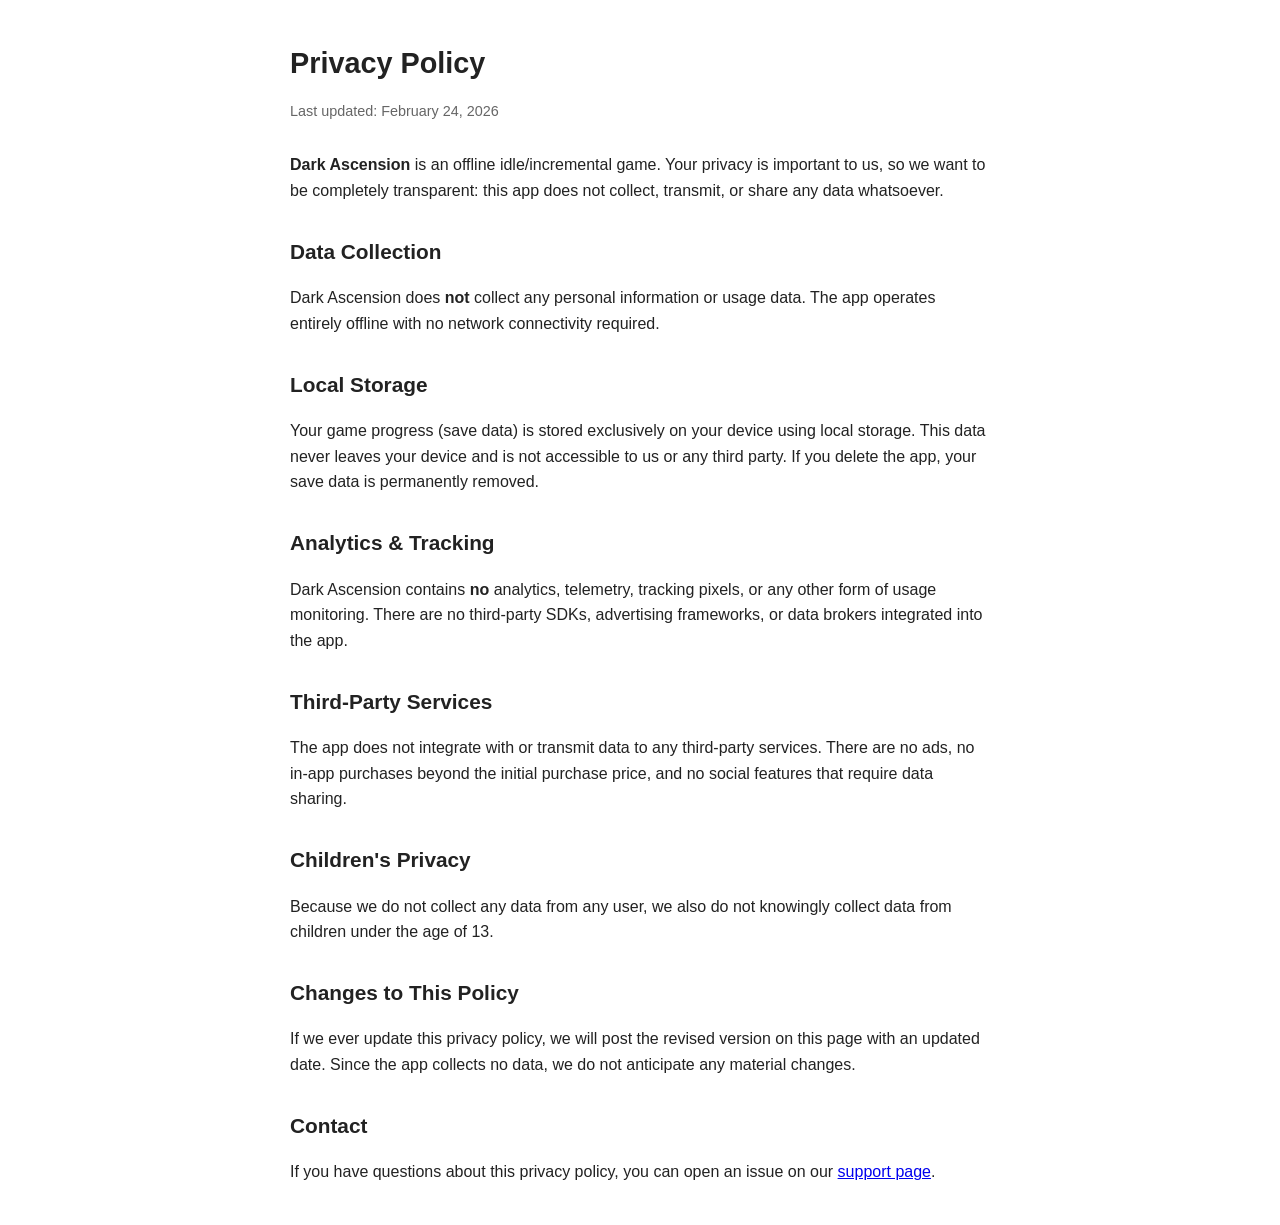
==== index.html @ 7c9b6cff "Add privacy policy page for GitHub Pages" ====
<!DOCTYPE html>
<html lang="en">
<head>
    <meta charset="UTF-8">
    <meta name="viewport" content="width=device-width, initial-scale=1.0">
    <title>Dark Ascension — Privacy Policy</title>
    <style>
        body {
            font-family: -apple-system, BlinkMacSystemFont, "Segoe UI", Roboto, Helvetica, Arial, sans-serif;
            max-width: 700px;
            margin: 40px auto;
            padding: 0 20px;
            color: #222;
            line-height: 1.6;
        }
        h1 { font-size: 1.8em; margin-bottom: 0.2em; }
        h2 { font-size: 1.3em; margin-top: 1.5em; }
        .updated { color: #666; font-size: 0.9em; margin-bottom: 2em; }
    </style>
</head>
<body>
    <h1>Privacy Policy</h1>
    <p class="updated">Last updated: February 24, 2026</p>

    <p><strong>Dark Ascension</strong> is an offline idle/incremental game. Your privacy is important to us, so we want to be completely transparent: this app does not collect, transmit, or share any data whatsoever.</p>

    <h2>Data Collection</h2>
    <p>Dark Ascension does <strong>not</strong> collect any personal information or usage data. The app operates entirely offline with no network connectivity required.</p>

    <h2>Local Storage</h2>
    <p>Your game progress (save data) is stored exclusively on your device using local storage. This data never leaves your device and is not accessible to us or any third party. If you delete the app, your save data is permanently removed.</p>

    <h2>Analytics &amp; Tracking</h2>
    <p>Dark Ascension contains <strong>no</strong> analytics, telemetry, tracking pixels, or any other form of usage monitoring. There are no third-party SDKs, advertising frameworks, or data brokers integrated into the app.</p>

    <h2>Third-Party Services</h2>
    <p>The app does not integrate with or transmit data to any third-party services. There are no ads, no in-app purchases beyond the initial purchase price, and no social features that require data sharing.</p>

    <h2>Children's Privacy</h2>
    <p>Because we do not collect any data from any user, we also do not knowingly collect data from children under the age of 13.</p>

    <h2>Changes to This Policy</h2>
    <p>If we ever update this privacy policy, we will post the revised version on this page with an updated date. Since the app collects no data, we do not anticipate any material changes.</p>

    <h2>Contact</h2>
    <p>If you have questions about this privacy policy, you can open an issue on our <a href="https://github.com/mikejamescalvert/Dark-Ascension-Support/issues">support page</a>.</p>
</body>
</html>
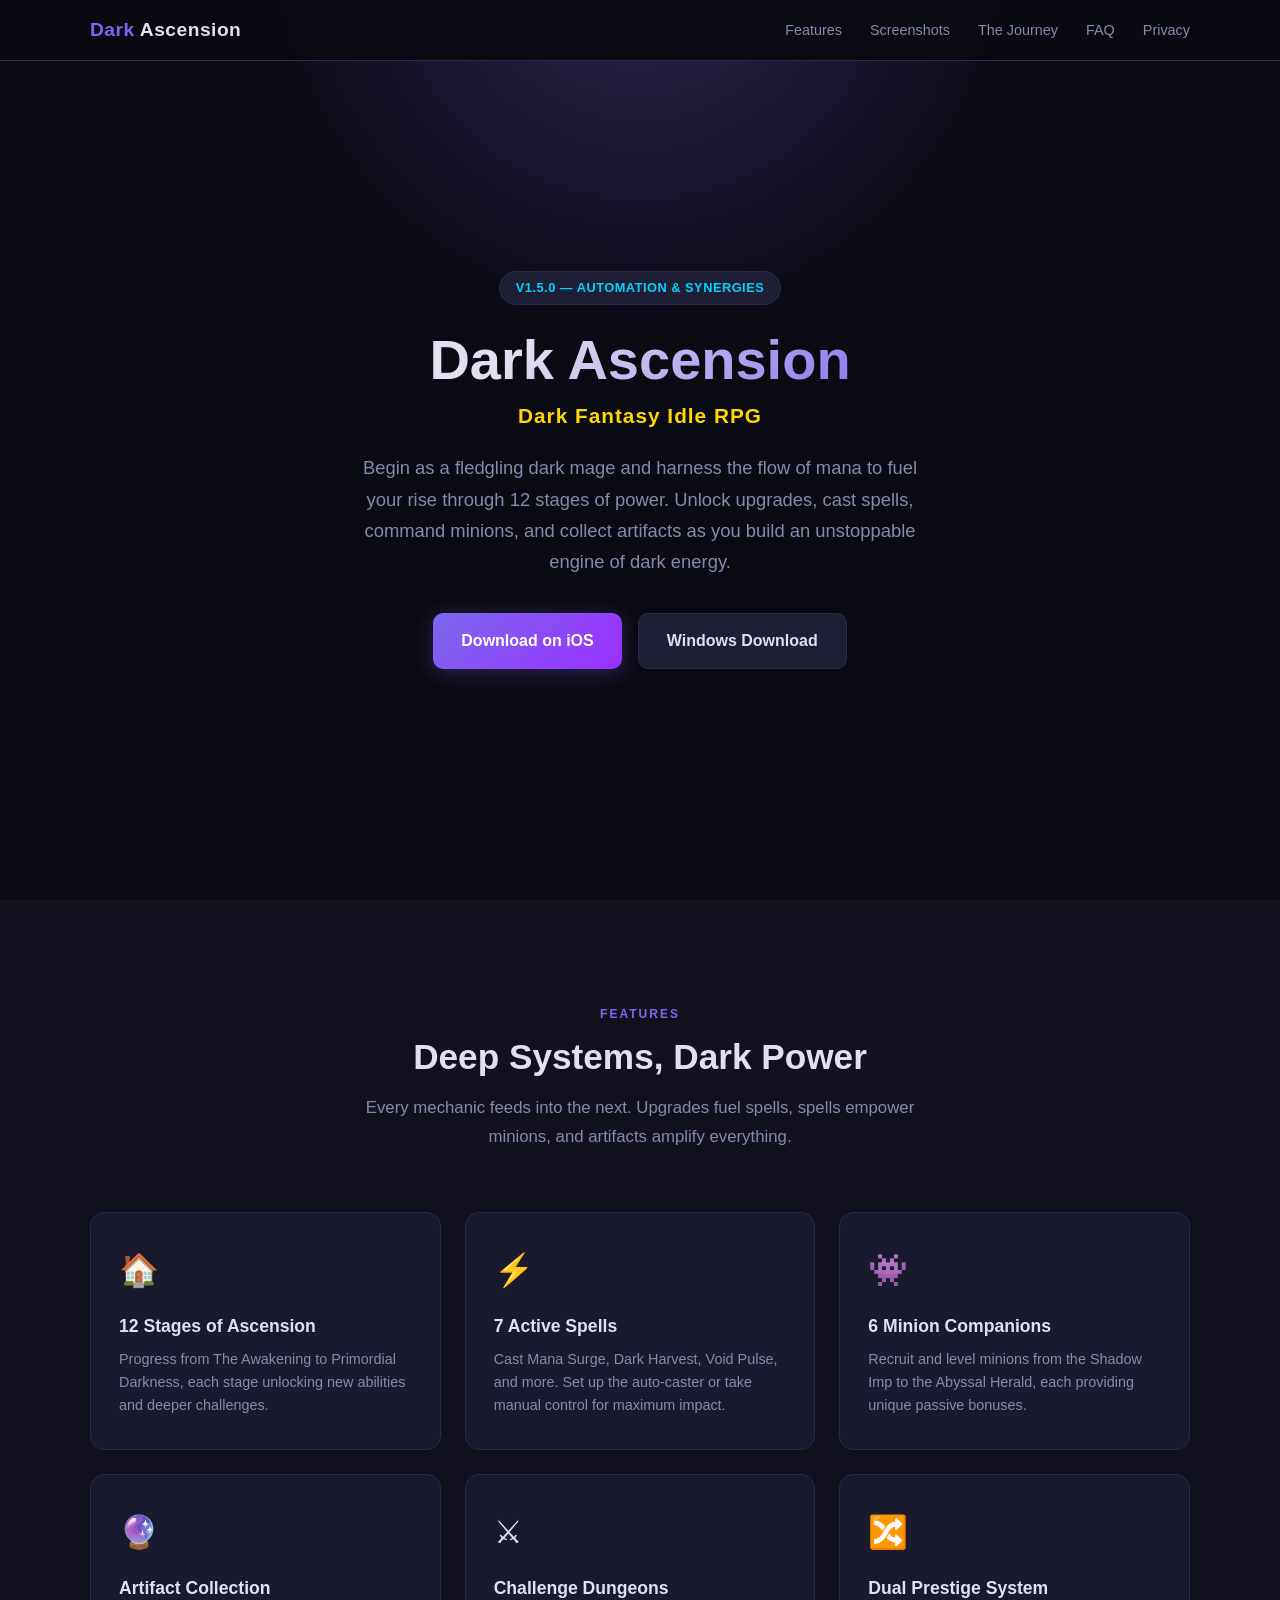
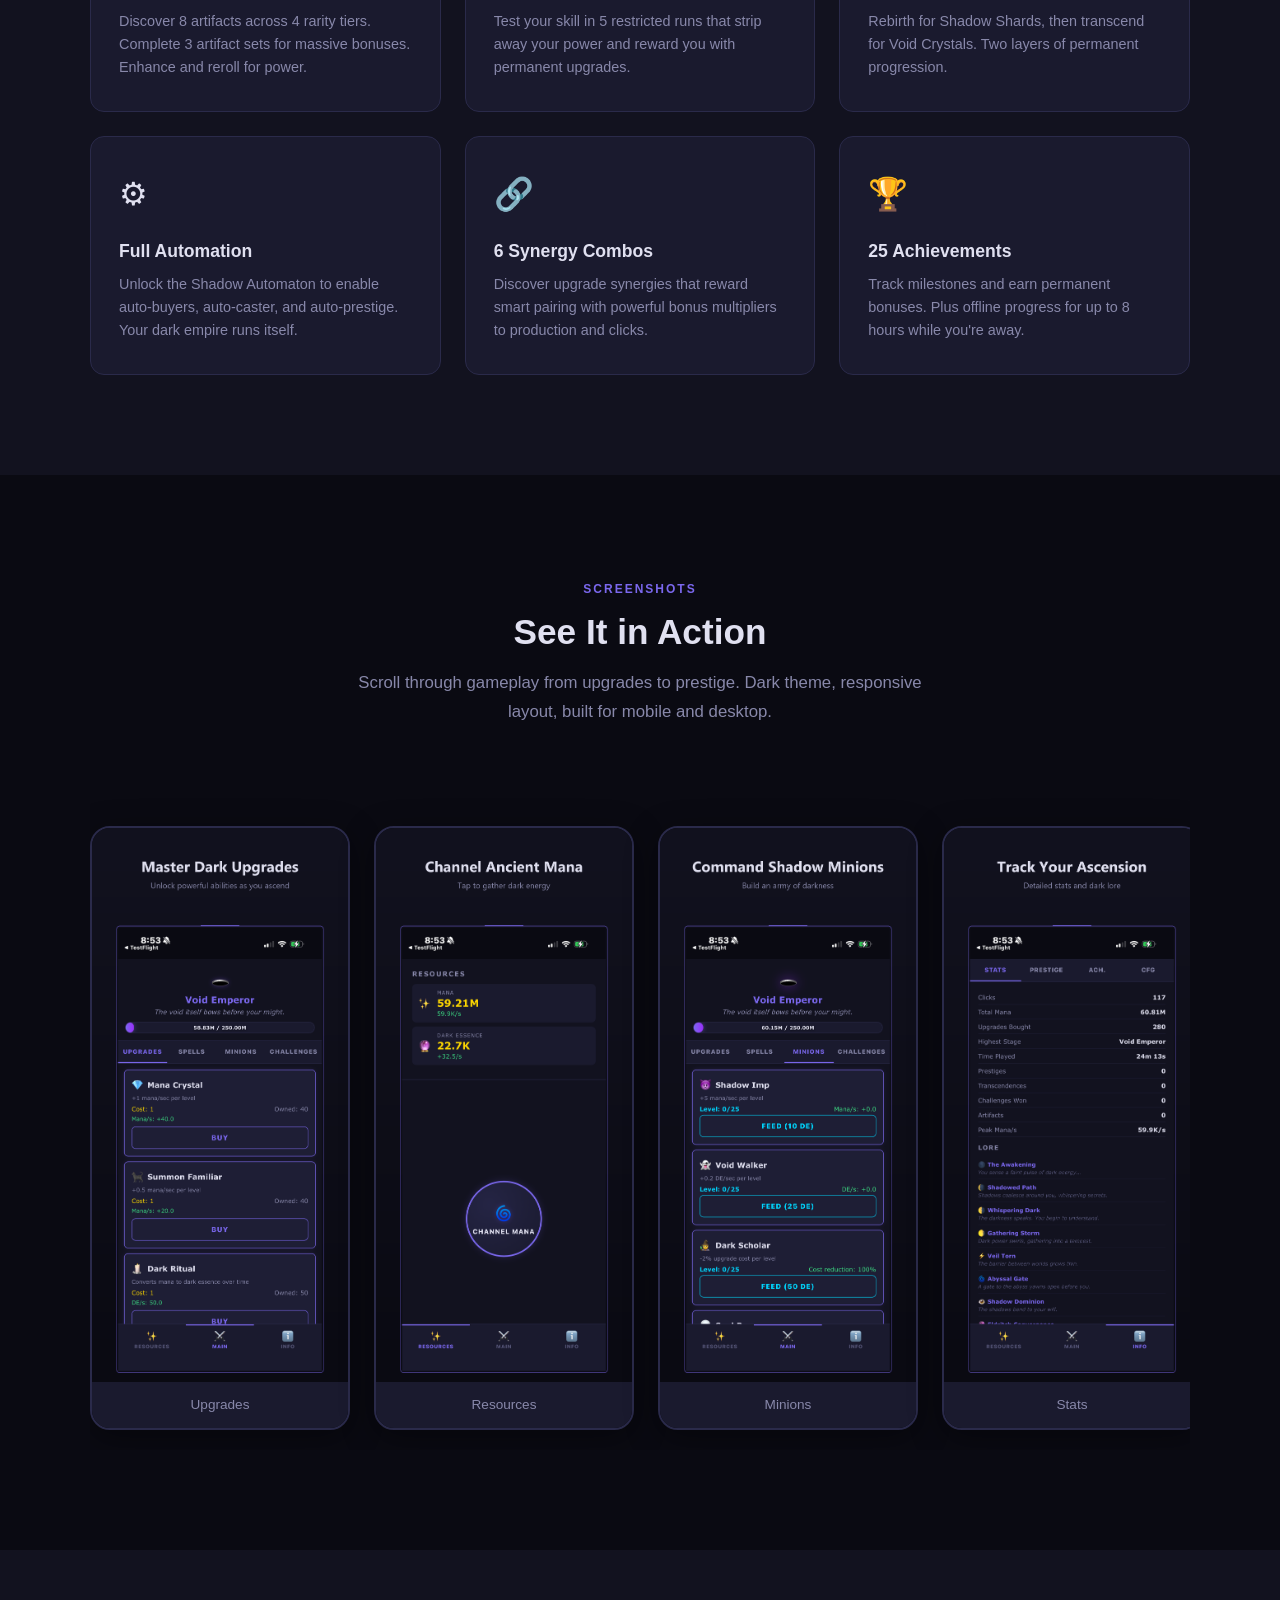
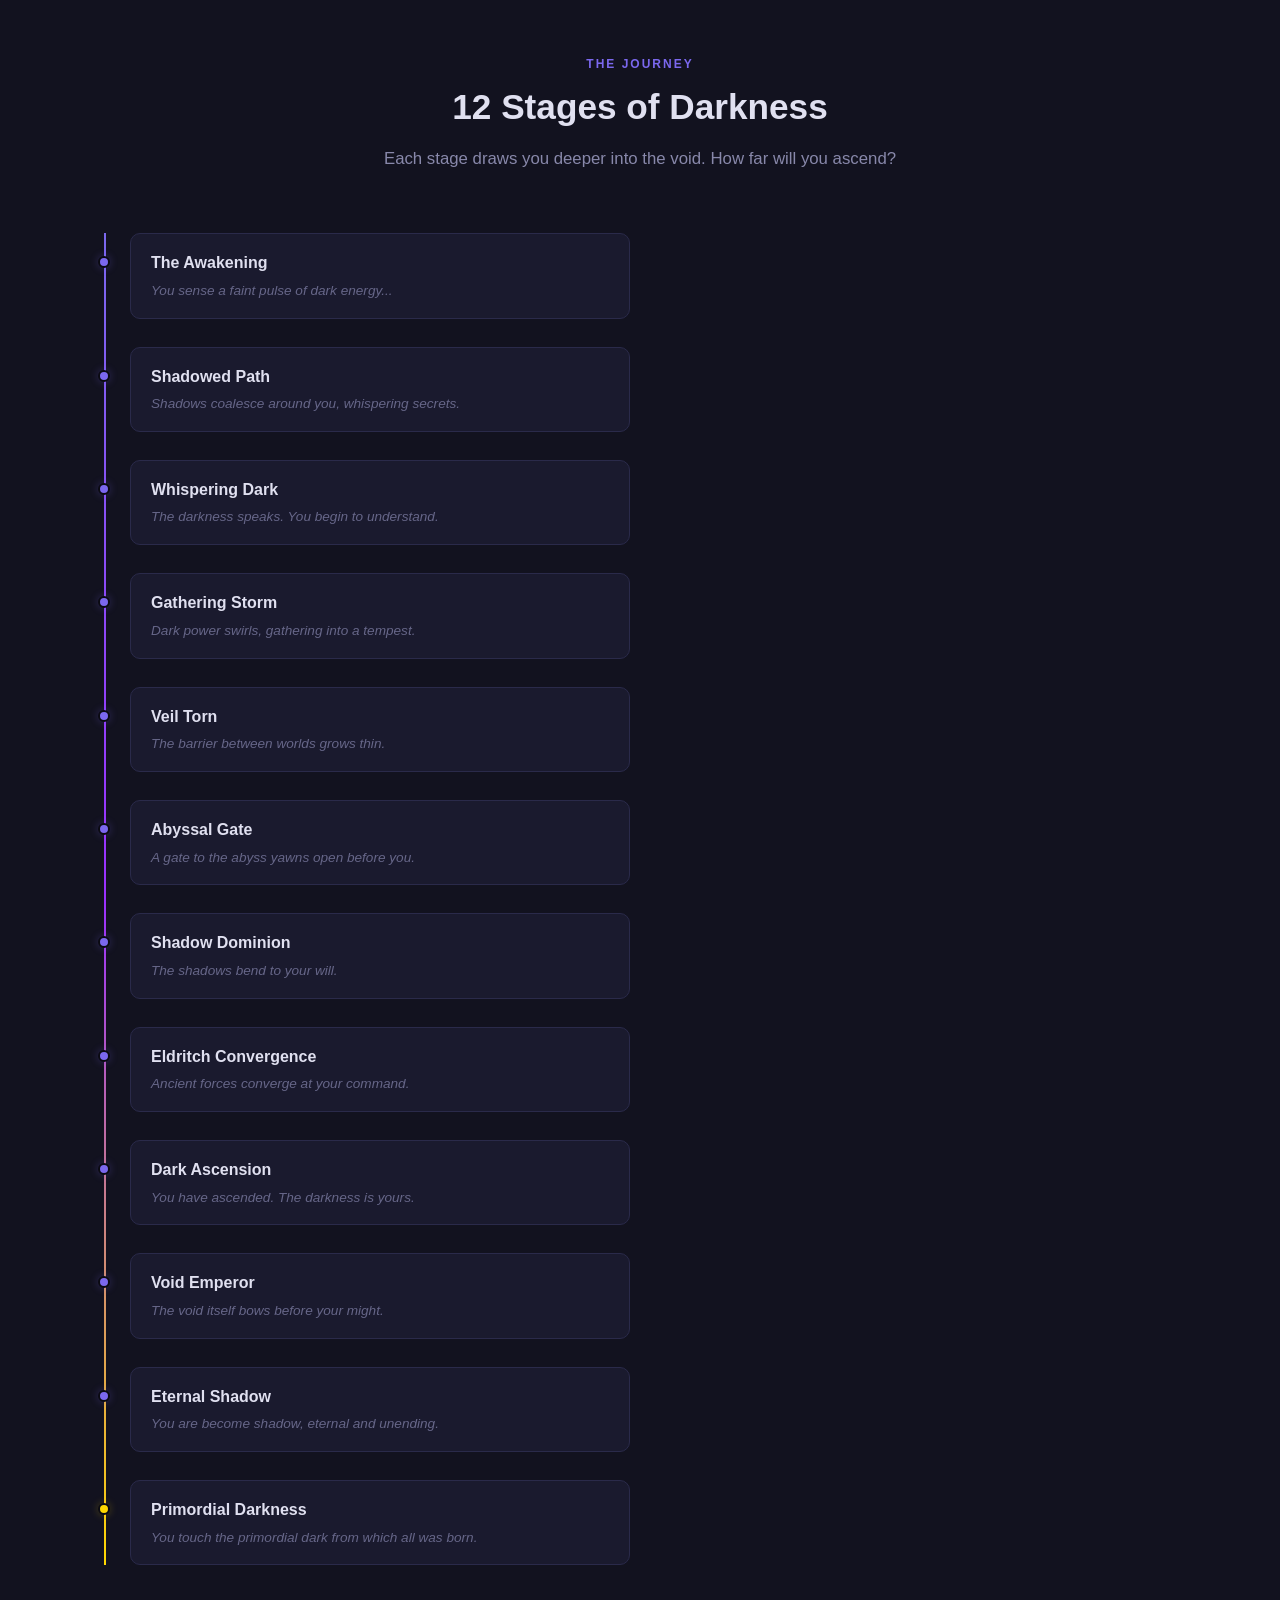
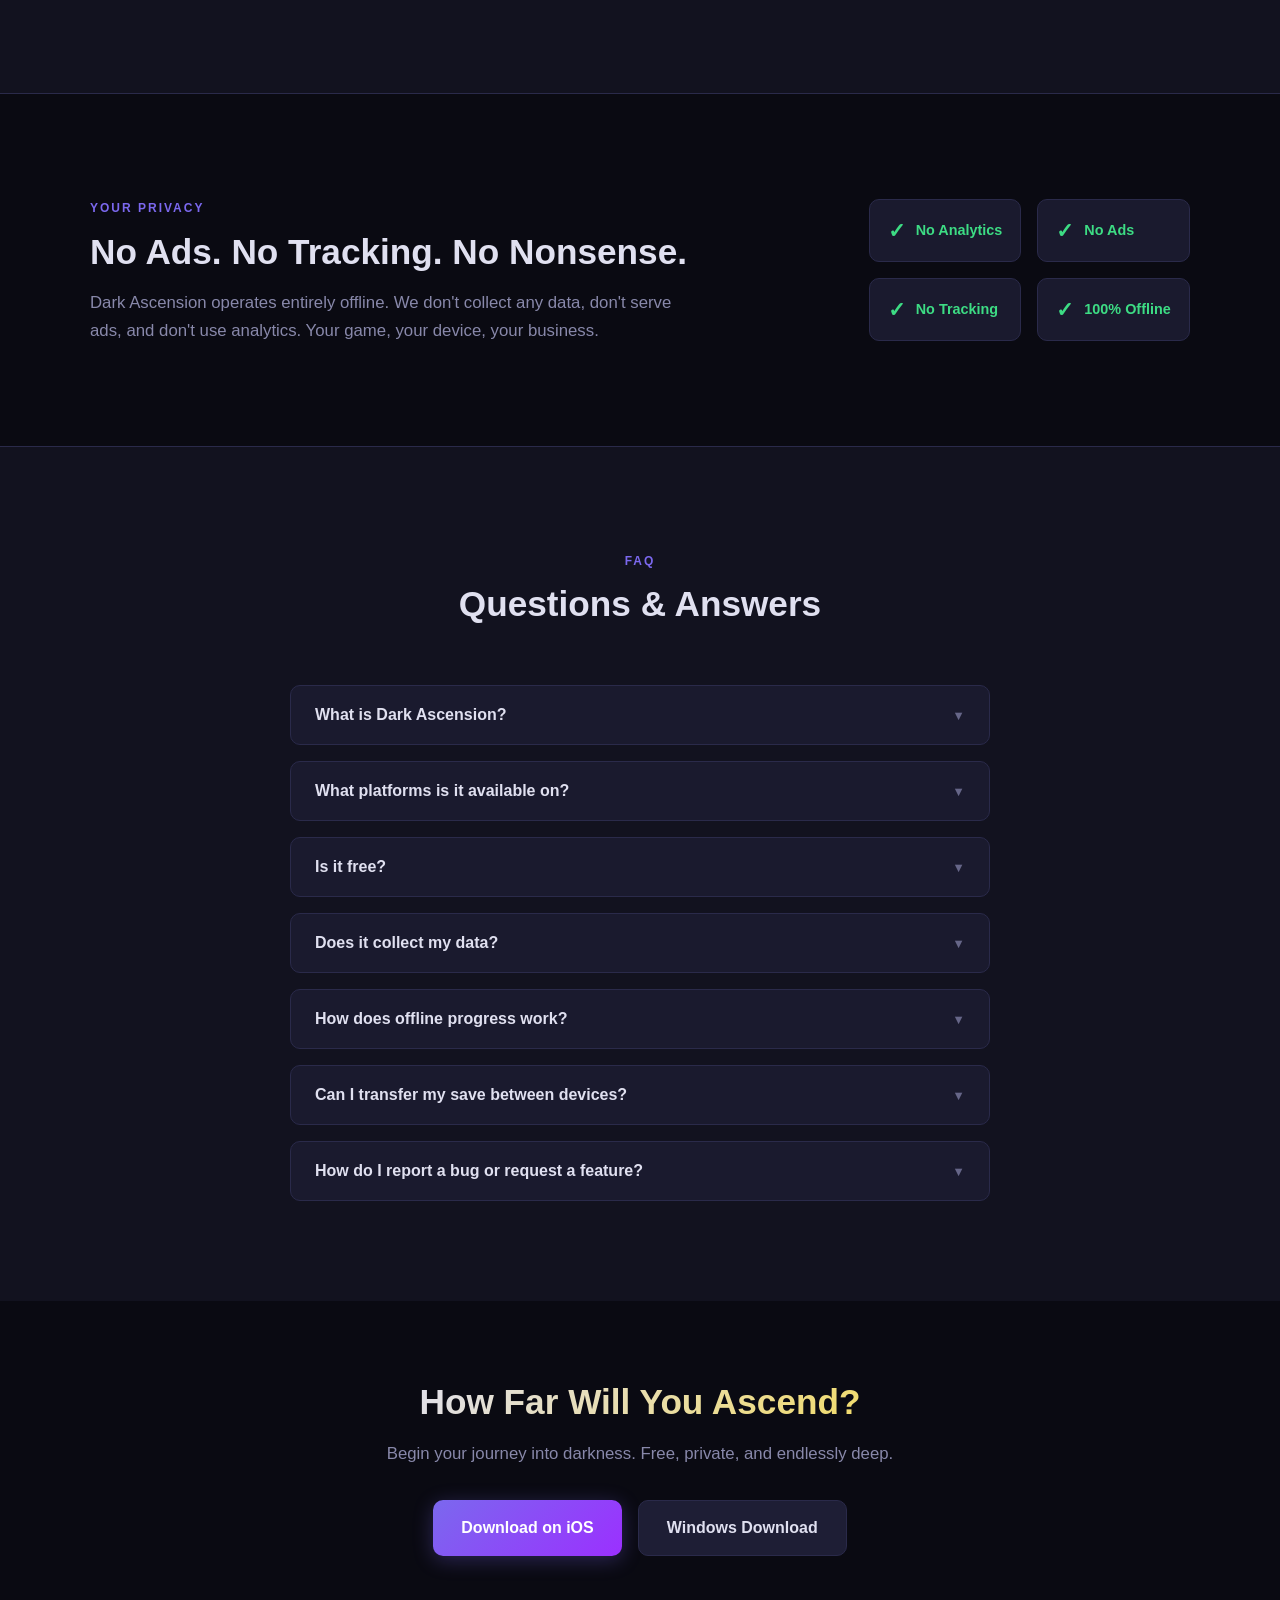
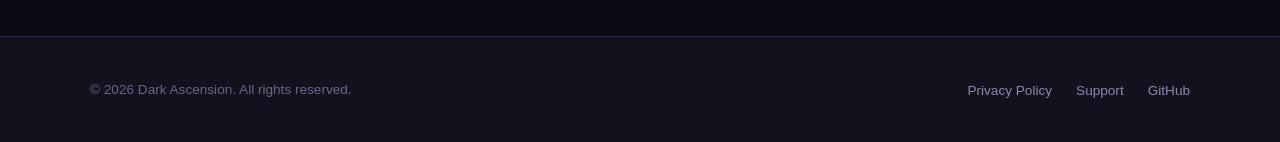
==== commit 11c11627: "Add full website for darkascension.app - Landing page with hero, features grid, screenshot gallery, " ====
--- a/index.html
+++ b/index.html
@@ -3,46 +3,334 @@
 <head>
     <meta charset="UTF-8">
     <meta name="viewport" content="width=device-width, initial-scale=1.0">
-    <title>Dark Ascension — Privacy Policy</title>
-    <style>
-        body {
-            font-family: -apple-system, BlinkMacSystemFont, "Segoe UI", Roboto, Helvetica, Arial, sans-serif;
-            max-width: 700px;
-            margin: 40px auto;
-            padding: 0 20px;
-            color: #222;
-            line-height: 1.6;
-        }
-        h1 { font-size: 1.8em; margin-bottom: 0.2em; }
-        h2 { font-size: 1.3em; margin-top: 1.5em; }
-        .updated { color: #666; font-size: 0.9em; margin-bottom: 2em; }
-    </style>
+    <title>Dark Ascension — Dark Fantasy Idle RPG</title>
+    <meta name="description" content="Embrace the darkness and ascend to ultimate power. An idle/incremental RPG set in a world of shadow and sorcery. No ads, no data collection.">
+    <meta name="theme-color" content="#0a0a12">
+    <meta property="og:title" content="Dark Ascension — Dark Fantasy Idle RPG">
+    <meta property="og:description" content="Embrace the darkness and ascend to ultimate power. An idle RPG with spells, minions, artifacts, and dual prestige. No ads, no tracking.">
+    <meta property="og:type" content="website">
+    <meta property="og:url" content="https://darkascension.app">
+    <meta property="og:image" content="https://darkascension.app/screenshots/01-main-game.png">
+    <link rel="stylesheet" href="css/style.css">
 </head>
 <body>
-    <h1>Privacy Policy</h1>
-    <p class="updated">Last updated: February 24, 2026</p>
-
-    <p><strong>Dark Ascension</strong> is an offline idle/incremental game. Your privacy is important to us, so we want to be completely transparent: this app does not collect, transmit, or share any data whatsoever.</p>
-
-    <h2>Data Collection</h2>
-    <p>Dark Ascension does <strong>not</strong> collect any personal information or usage data. The app operates entirely offline with no network connectivity required.</p>
-
-    <h2>Local Storage</h2>
-    <p>Your game progress (save data) is stored exclusively on your device using local storage. This data never leaves your device and is not accessible to us or any third party. If you delete the app, your save data is permanently removed.</p>
-
-    <h2>Analytics &amp; Tracking</h2>
-    <p>Dark Ascension contains <strong>no</strong> analytics, telemetry, tracking pixels, or any other form of usage monitoring. There are no third-party SDKs, advertising frameworks, or data brokers integrated into the app.</p>
-
-    <h2>Third-Party Services</h2>
-    <p>The app does not integrate with or transmit data to any third-party services. There are no ads, no in-app purchases beyond the initial purchase price, and no social features that require data sharing.</p>
-
-    <h2>Children's Privacy</h2>
-    <p>Because we do not collect any data from any user, we also do not knowingly collect data from children under the age of 13.</p>
-
-    <h2>Changes to This Policy</h2>
-    <p>If we ever update this privacy policy, we will post the revised version on this page with an updated date. Since the app collects no data, we do not anticipate any material changes.</p>
-
-    <h2>Contact</h2>
-    <p>If you have questions about this privacy policy, you can open an issue on our <a href="https://github.com/mikejamescalvert/Dark-Ascension-Support/issues">support page</a>.</p>
+
+<!-- ===== NAV ===== -->
+<nav class="site-nav">
+    <div class="nav-inner">
+        <a href="#" class="nav-logo"><span>Dark</span> Ascension</a>
+        <ul class="nav-links" id="navLinks">
+            <li><a href="#features">Features</a></li>
+            <li><a href="#screenshots">Screenshots</a></li>
+            <li><a href="#journey">The Journey</a></li>
+            <li><a href="#faq">FAQ</a></li>
+            <li><a href="privacy.html">Privacy</a></li>
+        </ul>
+        <button class="nav-toggle" id="navToggle" aria-label="Toggle navigation">&#9776;</button>
+    </div>
+</nav>
+
+<!-- ===== HERO ===== -->
+<section class="hero" id="hero">
+    <div class="hero-content">
+        <div class="hero-badge">v1.5.0 &mdash; Automation &amp; Synergies</div>
+        <h1>Dark Ascension</h1>
+        <p class="hero-subtitle">Dark Fantasy Idle RPG</p>
+        <p class="hero-desc">Begin as a fledgling dark mage and harness the flow of mana to fuel your rise through 12 stages of power. Unlock upgrades, cast spells, command minions, and collect artifacts as you build an unstoppable engine of dark energy.</p>
+        <div class="hero-buttons">
+            <a href="https://apps.apple.com/app/dark-ascension/id6744253580" class="btn btn-primary" target="_blank" rel="noopener">
+                Download on iOS
+            </a>
+            <a href="https://github.com/mikejamescalvert/Dark-Ascension-Support/releases" class="btn btn-secondary" target="_blank" rel="noopener">
+                Windows Download
+            </a>
+        </div>
+    </div>
+</section>
+
+<!-- ===== FEATURES ===== -->
+<section class="features" id="features">
+    <div class="section-inner">
+        <div class="section-header-center">
+            <span class="section-label">Features</span>
+            <h2 class="section-title">Deep Systems, Dark Power</h2>
+            <p class="section-desc centered">Every mechanic feeds into the next. Upgrades fuel spells, spells empower minions, and artifacts amplify everything.</p>
+        </div>
+        <div class="features-grid">
+            <div class="feature-card">
+                <span class="feature-icon">&#127968;</span>
+                <h3>12 Stages of Ascension</h3>
+                <p>Progress from The Awakening to Primordial Darkness, each stage unlocking new abilities and deeper challenges.</p>
+            </div>
+            <div class="feature-card">
+                <span class="feature-icon">&#9889;</span>
+                <h3>7 Active Spells</h3>
+                <p>Cast Mana Surge, Dark Harvest, Void Pulse, and more. Set up the auto-caster or take manual control for maximum impact.</p>
+            </div>
+            <div class="feature-card">
+                <span class="feature-icon">&#128126;</span>
+                <h3>6 Minion Companions</h3>
+                <p>Recruit and level minions from the Shadow Imp to the Abyssal Herald, each providing unique passive bonuses.</p>
+            </div>
+            <div class="feature-card">
+                <span class="feature-icon">&#128302;</span>
+                <h3>Artifact Collection</h3>
+                <p>Discover 8 artifacts across 4 rarity tiers. Complete 3 artifact sets for massive bonuses. Enhance and reroll for power.</p>
+            </div>
+            <div class="feature-card">
+                <span class="feature-icon">&#9876;</span>
+                <h3>Challenge Dungeons</h3>
+                <p>Test your skill in 5 restricted runs that strip away your power and reward you with permanent upgrades.</p>
+            </div>
+            <div class="feature-card">
+                <span class="feature-icon">&#128256;</span>
+                <h3>Dual Prestige System</h3>
+                <p>Rebirth for Shadow Shards, then transcend for Void Crystals. Two layers of permanent progression.</p>
+            </div>
+            <div class="feature-card">
+                <span class="feature-icon">&#9881;</span>
+                <h3>Full Automation</h3>
+                <p>Unlock the Shadow Automaton to enable auto-buyers, auto-caster, and auto-prestige. Your dark empire runs itself.</p>
+            </div>
+            <div class="feature-card">
+                <span class="feature-icon">&#128279;</span>
+                <h3>6 Synergy Combos</h3>
+                <p>Discover upgrade synergies that reward smart pairing with powerful bonus multipliers to production and clicks.</p>
+            </div>
+            <div class="feature-card">
+                <span class="feature-icon">&#127942;</span>
+                <h3>25 Achievements</h3>
+                <p>Track milestones and earn permanent bonuses. Plus offline progress for up to 8 hours while you're away.</p>
+            </div>
+        </div>
+    </div>
+</section>
+
+<!-- ===== SCREENSHOTS ===== -->
+<section class="screenshots" id="screenshots">
+    <div class="section-inner">
+        <div class="section-header-center">
+            <span class="section-label">Screenshots</span>
+            <h2 class="section-title">See It in Action</h2>
+            <p class="section-desc centered">Scroll through gameplay from upgrades to prestige. Dark theme, responsive layout, built for mobile and desktop.</p>
+        </div>
+        <div class="screenshot-gallery">
+            <div class="screenshot-item">
+                <img src="teasers/01-upgrades_6.5in.png" alt="Upgrades screen showing mana generators and multipliers" loading="lazy">
+                <div class="screenshot-label">Upgrades</div>
+            </div>
+            <div class="screenshot-item">
+                <img src="teasers/02-resources_6.5in.png" alt="Resource display with mana and dark essence" loading="lazy">
+                <div class="screenshot-label">Resources</div>
+            </div>
+            <div class="screenshot-item">
+                <img src="teasers/03-minions_6.5in.png" alt="Minion companions panel" loading="lazy">
+                <div class="screenshot-label">Minions</div>
+            </div>
+            <div class="screenshot-item">
+                <img src="teasers/04-stats_6.5in.png" alt="Stats and trophies dashboard" loading="lazy">
+                <div class="screenshot-label">Stats</div>
+            </div>
+            <div class="screenshot-item">
+                <img src="teasers/05-prestige_6.5in.png" alt="Prestige and rebirth system" loading="lazy">
+                <div class="screenshot-label">Prestige</div>
+            </div>
+            <div class="screenshot-item">
+                <img src="teasers/06-achievements_6.5in.png" alt="Achievements and milestones" loading="lazy">
+                <div class="screenshot-label">Achievements</div>
+            </div>
+        </div>
+    </div>
+</section>
+
+<!-- ===== JOURNEY ===== -->
+<section class="journey" id="journey">
+    <div class="section-inner">
+        <div class="section-header-center">
+            <span class="section-label">The Journey</span>
+            <h2 class="section-title">12 Stages of Darkness</h2>
+            <p class="section-desc centered">Each stage draws you deeper into the void. How far will you ascend?</p>
+        </div>
+        <div class="stages-track">
+            <div class="stage-item">
+                <div class="stage-name">The Awakening</div>
+                <div class="stage-desc">You sense a faint pulse of dark energy...</div>
+            </div>
+            <div class="stage-item">
+                <div class="stage-name">Shadowed Path</div>
+                <div class="stage-desc">Shadows coalesce around you, whispering secrets.</div>
+            </div>
+            <div class="stage-item">
+                <div class="stage-name">Whispering Dark</div>
+                <div class="stage-desc">The darkness speaks. You begin to understand.</div>
+            </div>
+            <div class="stage-item">
+                <div class="stage-name">Gathering Storm</div>
+                <div class="stage-desc">Dark power swirls, gathering into a tempest.</div>
+            </div>
+            <div class="stage-item">
+                <div class="stage-name">Veil Torn</div>
+                <div class="stage-desc">The barrier between worlds grows thin.</div>
+            </div>
+            <div class="stage-item">
+                <div class="stage-name">Abyssal Gate</div>
+                <div class="stage-desc">A gate to the abyss yawns open before you.</div>
+            </div>
+            <div class="stage-item">
+                <div class="stage-name">Shadow Dominion</div>
+                <div class="stage-desc">The shadows bend to your will.</div>
+            </div>
+            <div class="stage-item">
+                <div class="stage-name">Eldritch Convergence</div>
+                <div class="stage-desc">Ancient forces converge at your command.</div>
+            </div>
+            <div class="stage-item">
+                <div class="stage-name">Dark Ascension</div>
+                <div class="stage-desc">You have ascended. The darkness is yours.</div>
+            </div>
+            <div class="stage-item">
+                <div class="stage-name">Void Emperor</div>
+                <div class="stage-desc">The void itself bows before your might.</div>
+            </div>
+            <div class="stage-item">
+                <div class="stage-name">Eternal Shadow</div>
+                <div class="stage-desc">You are become shadow, eternal and unending.</div>
+            </div>
+            <div class="stage-item">
+                <div class="stage-name">Primordial Darkness</div>
+                <div class="stage-desc">You touch the primordial dark from which all was born.</div>
+            </div>
+        </div>
+    </div>
+</section>
+
+<!-- ===== PRIVACY BANNER ===== -->
+<section class="privacy-banner" id="privacy">
+    <div class="section-inner">
+        <div class="privacy-inner">
+            <div class="privacy-text">
+                <span class="section-label">Your Privacy</span>
+                <h2 class="section-title">No Ads. No Tracking. No Nonsense.</h2>
+                <p class="section-desc">Dark Ascension operates entirely offline. We don't collect any data, don't serve ads, and don't use analytics. Your game, your device, your business.</p>
+            </div>
+            <div class="privacy-highlights">
+                <div class="privacy-badge"><span class="icon">&#10003;</span> No Analytics</div>
+                <div class="privacy-badge"><span class="icon">&#10003;</span> No Ads</div>
+                <div class="privacy-badge"><span class="icon">&#10003;</span> No Tracking</div>
+                <div class="privacy-badge"><span class="icon">&#10003;</span> 100% Offline</div>
+            </div>
+        </div>
+    </div>
+</section>
+
+<!-- ===== FAQ ===== -->
+<section class="faq" id="faq">
+    <div class="section-inner">
+        <div class="section-header-center">
+            <span class="section-label">FAQ</span>
+            <h2 class="section-title">Questions &amp; Answers</h2>
+        </div>
+        <div class="faq-list">
+            <div class="faq-item">
+                <button class="faq-question">What is Dark Ascension? <span class="arrow">&#9660;</span></button>
+                <div class="faq-answer"><div class="faq-answer-inner">Dark Ascension is an idle/incremental RPG set in a dark fantasy world. You play as a mage harnessing mana to ascend through 12 stages of power. It features upgrades, spells, minions, artifacts, prestige systems, challenges, automation, and more &mdash; all with no ads and no data collection.</div></div>
+            </div>
+            <div class="faq-item">
+                <button class="faq-question">What platforms is it available on? <span class="arrow">&#9660;</span></button>
+                <div class="faq-answer"><div class="faq-answer-inner">Dark Ascension is available on iOS (iPhone and iPad) via the App Store and on Windows as a downloadable installer (.exe). Steam support is coming soon.</div></div>
+            </div>
+            <div class="faq-item">
+                <button class="faq-question">Is it free? <span class="arrow">&#9660;</span></button>
+                <div class="faq-answer"><div class="faq-answer-inner">Dark Ascension is free on iOS with no paywalls, no premium currencies, and no ads. The Windows version is a free download. The full game is playable without spending anything.</div></div>
+            </div>
+            <div class="faq-item">
+                <button class="faq-question">Does it collect my data? <span class="arrow">&#9660;</span></button>
+                <div class="faq-answer"><div class="faq-answer-inner">No. The app operates entirely offline with zero network requests. No analytics, no telemetry, no third-party SDKs. All save data stays on your device. Read our full <a href="privacy.html">privacy policy</a> for details.</div></div>
+            </div>
+            <div class="faq-item">
+                <button class="faq-question">How does offline progress work? <span class="arrow">&#9660;</span></button>
+                <div class="faq-answer"><div class="faq-answer-inner">When you close the app and come back, the game calculates your mana and resource production for the time you were away (up to 8 hours by default, extendable with upgrades). You'll see a summary of what you earned.</div></div>
+            </div>
+            <div class="faq-item">
+                <button class="faq-question">Can I transfer my save between devices? <span class="arrow">&#9660;</span></button>
+                <div class="faq-answer"><div class="faq-answer-inner">Yes. The Settings tab includes save export and import options. Export your save as a text string, then import it on another device to pick up where you left off.</div></div>
+            </div>
+            <div class="faq-item">
+                <button class="faq-question">How do I report a bug or request a feature? <span class="arrow">&#9660;</span></button>
+                <div class="faq-answer"><div class="faq-answer-inner">Open an issue on our <a href="https://github.com/mikejamescalvert/Dark-Ascension-Support/issues" target="_blank" rel="noopener">GitHub support page</a>. We read every report and use them to prioritize updates.</div></div>
+            </div>
+        </div>
+    </div>
+</section>
+
+<!-- ===== CTA ===== -->
+<section class="cta">
+    <h2 class="section-title">How Far Will You Ascend?</h2>
+    <p class="section-desc centered" style="margin-bottom: 32px;">Begin your journey into darkness. Free, private, and endlessly deep.</p>
+    <div class="hero-buttons">
+        <a href="https://apps.apple.com/app/dark-ascension/id6744253580" class="btn btn-primary" target="_blank" rel="noopener">
+            Download on iOS
+        </a>
+        <a href="https://github.com/mikejamescalvert/Dark-Ascension-Support/releases" class="btn btn-secondary" target="_blank" rel="noopener">
+            Windows Download
+        </a>
+    </div>
+</section>
+
+<!-- ===== FOOTER ===== -->
+<footer class="site-footer">
+    <div class="footer-inner">
+        <div class="footer-copy">&copy; 2026 Dark Ascension. All rights reserved.</div>
+        <ul class="footer-links">
+            <li><a href="privacy.html">Privacy Policy</a></li>
+            <li><a href="https://github.com/mikejamescalvert/Dark-Ascension-Support/issues" target="_blank" rel="noopener">Support</a></li>
+            <li><a href="https://github.com/mikejamescalvert/Dark-Ascension-Support" target="_blank" rel="noopener">GitHub</a></li>
+        </ul>
+    </div>
+</footer>
+
+<!-- ===== JS ===== -->
+<script>
+// Mobile nav toggle
+(function() {
+    var toggle = document.getElementById("navToggle");
+    var links = document.getElementById("navLinks");
+    toggle.addEventListener("click", function() {
+        links.classList.toggle("open");
+    });
+    // Close nav on link click
+    var navAnchors = links.querySelectorAll("a");
+    for (var i = 0; i < navAnchors.length; i++) {
+        navAnchors[i].addEventListener("click", function() {
+            links.classList.remove("open");
+        });
+    }
+})();
+
+// FAQ accordion
+(function() {
+    var items = document.querySelectorAll(".faq-item");
+    for (var i = 0; i < items.length; i++) {
+        (function(item) {
+            var btn = item.querySelector(".faq-question");
+            var answer = item.querySelector(".faq-answer");
+            btn.addEventListener("click", function() {
+                var isOpen = item.classList.contains("open");
+                // Close all
+                for (var j = 0; j < items.length; j++) {
+                    items[j].classList.remove("open");
+                    items[j].querySelector(".faq-answer").style.maxHeight = null;
+                }
+                // Open clicked (if it was closed)
+                if (!isOpen) {
+                    item.classList.add("open");
+                    answer.style.maxHeight = answer.scrollHeight + "px";
+                }
+            });
+        })(items[i]);
+    }
+})();
+</script>
+
 </body>
 </html>
--- a/css/style.css
+++ b/css/style.css
@@ -0,0 +1,544 @@
+/* ===== Dark Ascension Website ===== */
+/* Matches the in-game dark fantasy aesthetic */
+
+/* --- Reset & Base --- */
+*, *::before, *::after { box-sizing: border-box; margin: 0; padding: 0; }
+
+:root {
+    --bg-darkest: #0a0a12;
+    --bg-dark: #12121f;
+    --bg-panel: #1a1a2e;
+    --bg-card: #1e1e35;
+    --bg-hover: #252545;
+    --accent-purple: #7b68ee;
+    --accent-violet: #9b30ff;
+    --accent-blue: #4a6cf7;
+    --accent-gold: #ffd700;
+    --accent-green: #3ddc84;
+    --accent-cyan: #00d4ff;
+    --text-primary: #e0e0f0;
+    --text-secondary: #8888aa;
+    --text-dim: #666688;
+    --border-color: #2a2a4a;
+    --glow-purple: rgba(123, 104, 238, 0.3);
+    --glow-gold: rgba(255, 215, 0, 0.25);
+    --font-body: -apple-system, BlinkMacSystemFont, "Segoe UI", Roboto, Helvetica, Arial, sans-serif;
+    --max-width: 1100px;
+}
+
+html { scroll-behavior: smooth; }
+
+body {
+    font-family: var(--font-body);
+    background: var(--bg-darkest);
+    color: var(--text-primary);
+    line-height: 1.6;
+    overflow-x: hidden;
+}
+
+a { color: var(--accent-purple); text-decoration: none; }
+a:hover { color: var(--accent-cyan); }
+
+img { max-width: 100%; height: auto; }
+
+/* --- Nav --- */
+.site-nav {
+    position: fixed;
+    top: 0;
+    left: 0;
+    right: 0;
+    z-index: 100;
+    background: rgba(10, 10, 18, 0.92);
+    backdrop-filter: blur(12px);
+    border-bottom: 1px solid var(--border-color);
+    padding: 0 24px;
+}
+
+.nav-inner {
+    max-width: var(--max-width);
+    margin: 0 auto;
+    display: flex;
+    align-items: center;
+    justify-content: space-between;
+    height: 60px;
+}
+
+.nav-logo {
+    font-size: 1.2rem;
+    font-weight: 700;
+    color: var(--text-primary);
+    letter-spacing: 0.5px;
+}
+
+.nav-logo span { color: var(--accent-purple); }
+
+.nav-links { display: flex; gap: 28px; list-style: none; }
+
+.nav-links a {
+    color: var(--text-secondary);
+    font-size: 0.9rem;
+    font-weight: 500;
+    transition: color 0.2s;
+}
+
+.nav-links a:hover { color: var(--text-primary); }
+
+.nav-toggle { display: none; background: none; border: none; color: var(--text-primary); font-size: 1.5rem; cursor: pointer; }
+
+/* --- Hero --- */
+.hero {
+    min-height: 100vh;
+    display: flex;
+    align-items: center;
+    justify-content: center;
+    text-align: center;
+    padding: 120px 24px 80px;
+    position: relative;
+    overflow: hidden;
+}
+
+.hero::before {
+    content: "";
+    position: absolute;
+    top: -50%;
+    left: 50%;
+    transform: translateX(-50%);
+    width: 800px;
+    height: 800px;
+    background: radial-gradient(circle, var(--glow-purple) 0%, transparent 70%);
+    pointer-events: none;
+}
+
+.hero-content { position: relative; z-index: 1; max-width: 700px; }
+
+.hero-badge {
+    display: inline-block;
+    background: var(--bg-card);
+    border: 1px solid var(--border-color);
+    border-radius: 20px;
+    padding: 6px 16px;
+    font-size: 0.8rem;
+    color: var(--accent-cyan);
+    font-weight: 600;
+    letter-spacing: 0.5px;
+    text-transform: uppercase;
+    margin-bottom: 24px;
+}
+
+.hero h1 {
+    font-size: 3.5rem;
+    font-weight: 800;
+    line-height: 1.1;
+    margin-bottom: 8px;
+    background: linear-gradient(135deg, var(--text-primary) 30%, var(--accent-purple) 100%);
+    -webkit-background-clip: text;
+    -webkit-text-fill-color: transparent;
+    background-clip: text;
+}
+
+.hero-subtitle {
+    font-size: 1.3rem;
+    color: var(--accent-gold);
+    font-weight: 600;
+    margin-bottom: 20px;
+    letter-spacing: 1px;
+}
+
+.hero-desc {
+    font-size: 1.15rem;
+    color: var(--text-secondary);
+    max-width: 560px;
+    margin: 0 auto 36px;
+    line-height: 1.7;
+}
+
+.hero-buttons { display: flex; gap: 16px; justify-content: center; flex-wrap: wrap; }
+
+.btn {
+    display: inline-flex;
+    align-items: center;
+    gap: 8px;
+    padding: 14px 28px;
+    border-radius: 10px;
+    font-size: 1rem;
+    font-weight: 600;
+    cursor: pointer;
+    transition: transform 0.2s, box-shadow 0.2s;
+    border: none;
+    text-decoration: none;
+}
+
+.btn:hover { transform: translateY(-2px); }
+
+.btn-primary {
+    background: linear-gradient(135deg, var(--accent-purple), var(--accent-violet));
+    color: #fff;
+    box-shadow: 0 4px 20px var(--glow-purple);
+}
+
+.btn-primary:hover { color: #fff; box-shadow: 0 6px 30px var(--glow-purple); }
+
+.btn-secondary {
+    background: var(--bg-card);
+    color: var(--text-primary);
+    border: 1px solid var(--border-color);
+}
+
+.btn-secondary:hover { color: var(--text-primary); border-color: var(--accent-purple); }
+
+.btn-sm { padding: 10px 20px; font-size: 0.9rem; }
+
+/* --- Sections --- */
+section { padding: 100px 24px; }
+
+.section-inner { max-width: var(--max-width); margin: 0 auto; }
+
+.section-label {
+    display: inline-block;
+    font-size: 0.75rem;
+    font-weight: 700;
+    letter-spacing: 2px;
+    text-transform: uppercase;
+    color: var(--accent-purple);
+    margin-bottom: 12px;
+}
+
+.section-title {
+    font-size: 2.2rem;
+    font-weight: 700;
+    margin-bottom: 16px;
+    line-height: 1.2;
+}
+
+.section-desc {
+    font-size: 1.05rem;
+    color: var(--text-secondary);
+    max-width: 600px;
+    line-height: 1.7;
+}
+
+.section-desc.centered { margin: 0 auto; text-align: center; }
+
+.section-header-center { text-align: center; margin-bottom: 60px; }
+
+/* --- Features --- */
+.features { background: var(--bg-dark); }
+
+.features-grid {
+    display: grid;
+    grid-template-columns: repeat(3, 1fr);
+    gap: 24px;
+    margin-top: 60px;
+}
+
+.feature-card {
+    background: var(--bg-panel);
+    border: 1px solid var(--border-color);
+    border-radius: 14px;
+    padding: 32px 28px;
+    transition: border-color 0.3s, transform 0.3s;
+}
+
+.feature-card:hover {
+    border-color: var(--accent-purple);
+    transform: translateY(-4px);
+}
+
+.feature-icon {
+    font-size: 2rem;
+    margin-bottom: 16px;
+    display: block;
+}
+
+.feature-card h3 {
+    font-size: 1.1rem;
+    margin-bottom: 8px;
+    color: var(--text-primary);
+}
+
+.feature-card p {
+    font-size: 0.9rem;
+    color: var(--text-secondary);
+    line-height: 1.6;
+}
+
+/* --- Screenshots --- */
+.screenshots { background: var(--bg-darkest); }
+
+.screenshot-gallery {
+    display: flex;
+    gap: 24px;
+    overflow-x: auto;
+    padding: 40px 0 20px;
+    scroll-snap-type: x mandatory;
+    -webkit-overflow-scrolling: touch;
+    scrollbar-width: thin;
+    scrollbar-color: var(--accent-purple) var(--bg-dark);
+}
+
+.screenshot-gallery::-webkit-scrollbar { height: 6px; }
+.screenshot-gallery::-webkit-scrollbar-track { background: var(--bg-dark); border-radius: 3px; }
+.screenshot-gallery::-webkit-scrollbar-thumb { background: var(--accent-purple); border-radius: 3px; }
+
+.screenshot-item {
+    flex-shrink: 0;
+    scroll-snap-align: center;
+    width: 260px;
+    border-radius: 20px;
+    overflow: hidden;
+    border: 2px solid var(--border-color);
+    box-shadow: 0 8px 32px rgba(0, 0, 0, 0.4);
+    transition: border-color 0.3s, transform 0.3s;
+}
+
+.screenshot-item:hover {
+    border-color: var(--accent-purple);
+    transform: scale(1.03);
+}
+
+.screenshot-item img {
+    display: block;
+    width: 100%;
+    height: auto;
+}
+
+.screenshot-label {
+    text-align: center;
+    padding: 12px;
+    background: var(--bg-panel);
+    font-size: 0.85rem;
+    color: var(--text-secondary);
+    font-weight: 500;
+}
+
+/* --- Journey (stages) --- */
+.journey { background: var(--bg-dark); }
+
+.stages-track {
+    position: relative;
+    margin-top: 60px;
+    padding-left: 40px;
+}
+
+.stages-track::before {
+    content: "";
+    position: absolute;
+    left: 14px;
+    top: 0;
+    bottom: 0;
+    width: 2px;
+    background: linear-gradient(to bottom, var(--accent-purple), var(--accent-violet), var(--accent-gold));
+}
+
+.stage-item {
+    position: relative;
+    margin-bottom: 28px;
+    padding: 16px 20px;
+    background: var(--bg-panel);
+    border: 1px solid var(--border-color);
+    border-radius: 10px;
+    max-width: 500px;
+}
+
+.stage-item::before {
+    content: "";
+    position: absolute;
+    left: -33px;
+    top: 22px;
+    width: 12px;
+    height: 12px;
+    border-radius: 50%;
+    background: var(--accent-purple);
+    border: 2px solid var(--bg-darkest);
+    box-shadow: 0 0 8px var(--glow-purple);
+}
+
+.stage-item:last-child::before { background: var(--accent-gold); box-shadow: 0 0 8px var(--glow-gold); }
+
+.stage-name {
+    font-weight: 700;
+    font-size: 1rem;
+    color: var(--text-primary);
+    margin-bottom: 4px;
+}
+
+.stage-desc {
+    font-size: 0.85rem;
+    color: var(--text-dim);
+    font-style: italic;
+}
+
+/* --- Privacy Banner --- */
+.privacy-banner {
+    background: var(--bg-darkest);
+    border-top: 1px solid var(--border-color);
+    border-bottom: 1px solid var(--border-color);
+}
+
+.privacy-inner {
+    display: flex;
+    align-items: center;
+    gap: 48px;
+    max-width: var(--max-width);
+    margin: 0 auto;
+}
+
+.privacy-text { flex: 1; }
+
+.privacy-highlights {
+    display: grid;
+    grid-template-columns: 1fr 1fr;
+    gap: 16px;
+    flex-shrink: 0;
+}
+
+.privacy-badge {
+    display: flex;
+    align-items: center;
+    gap: 10px;
+    background: var(--bg-panel);
+    border: 1px solid var(--border-color);
+    border-radius: 10px;
+    padding: 14px 18px;
+    font-size: 0.9rem;
+    font-weight: 600;
+    color: var(--accent-green);
+}
+
+.privacy-badge .icon { font-size: 1.3rem; }
+
+/* --- FAQ --- */
+.faq { background: var(--bg-dark); }
+
+.faq-list {
+    max-width: 700px;
+    margin: 48px auto 0;
+    display: flex;
+    flex-direction: column;
+    gap: 16px;
+}
+
+.faq-item {
+    background: var(--bg-panel);
+    border: 1px solid var(--border-color);
+    border-radius: 10px;
+    overflow: hidden;
+}
+
+.faq-question {
+    width: 100%;
+    background: none;
+    border: none;
+    color: var(--text-primary);
+    font-size: 1rem;
+    font-weight: 600;
+    text-align: left;
+    padding: 20px 24px;
+    cursor: pointer;
+    display: flex;
+    justify-content: space-between;
+    align-items: center;
+    font-family: var(--font-body);
+    transition: color 0.2s;
+}
+
+.faq-question:hover { color: var(--accent-purple); }
+
+.faq-question .arrow {
+    transition: transform 0.3s;
+    font-size: 0.8rem;
+    color: var(--text-dim);
+}
+
+.faq-item.open .faq-question .arrow { transform: rotate(180deg); }
+
+.faq-answer {
+    max-height: 0;
+    overflow: hidden;
+    transition: max-height 0.3s ease;
+}
+
+.faq-answer-inner {
+    padding: 0 24px 20px;
+    font-size: 0.95rem;
+    color: var(--text-secondary);
+    line-height: 1.7;
+}
+
+/* --- CTA --- */
+.cta {
+    background: var(--bg-darkest);
+    text-align: center;
+    padding: 80px 24px;
+}
+
+.cta .section-title {
+    background: linear-gradient(135deg, var(--text-primary) 30%, var(--accent-gold) 100%);
+    -webkit-background-clip: text;
+    -webkit-text-fill-color: transparent;
+    background-clip: text;
+}
+
+/* --- Footer --- */
+.site-footer {
+    background: var(--bg-dark);
+    border-top: 1px solid var(--border-color);
+    padding: 40px 24px;
+}
+
+.footer-inner {
+    max-width: var(--max-width);
+    margin: 0 auto;
+    display: flex;
+    justify-content: space-between;
+    align-items: center;
+    flex-wrap: wrap;
+    gap: 16px;
+}
+
+.footer-copy {
+    font-size: 0.85rem;
+    color: var(--text-dim);
+}
+
+.footer-links { display: flex; gap: 24px; list-style: none; }
+
+.footer-links a {
+    font-size: 0.85rem;
+    color: var(--text-secondary);
+    transition: color 0.2s;
+}
+
+.footer-links a:hover { color: var(--accent-purple); }
+
+/* --- Responsive --- */
+@media (max-width: 900px) {
+    .features-grid { grid-template-columns: repeat(2, 1fr); }
+    .privacy-inner { flex-direction: column; gap: 32px; }
+    .hero h1 { font-size: 2.8rem; }
+}
+
+@media (max-width: 600px) {
+    .nav-links { display: none; }
+    .nav-links.open {
+        display: flex;
+        flex-direction: column;
+        position: absolute;
+        top: 60px;
+        left: 0;
+        right: 0;
+        background: rgba(10, 10, 18, 0.98);
+        padding: 20px 24px;
+        gap: 16px;
+        border-bottom: 1px solid var(--border-color);
+    }
+    .nav-toggle { display: block; }
+    .features-grid { grid-template-columns: 1fr; }
+    .hero h1 { font-size: 2.2rem; }
+    .hero-subtitle { font-size: 1.1rem; }
+    .section-title { font-size: 1.7rem; }
+    section { padding: 60px 16px; }
+    .privacy-highlights { grid-template-columns: 1fr; }
+    .screenshot-item { width: 220px; }
+    .footer-inner { flex-direction: column; text-align: center; }
+}
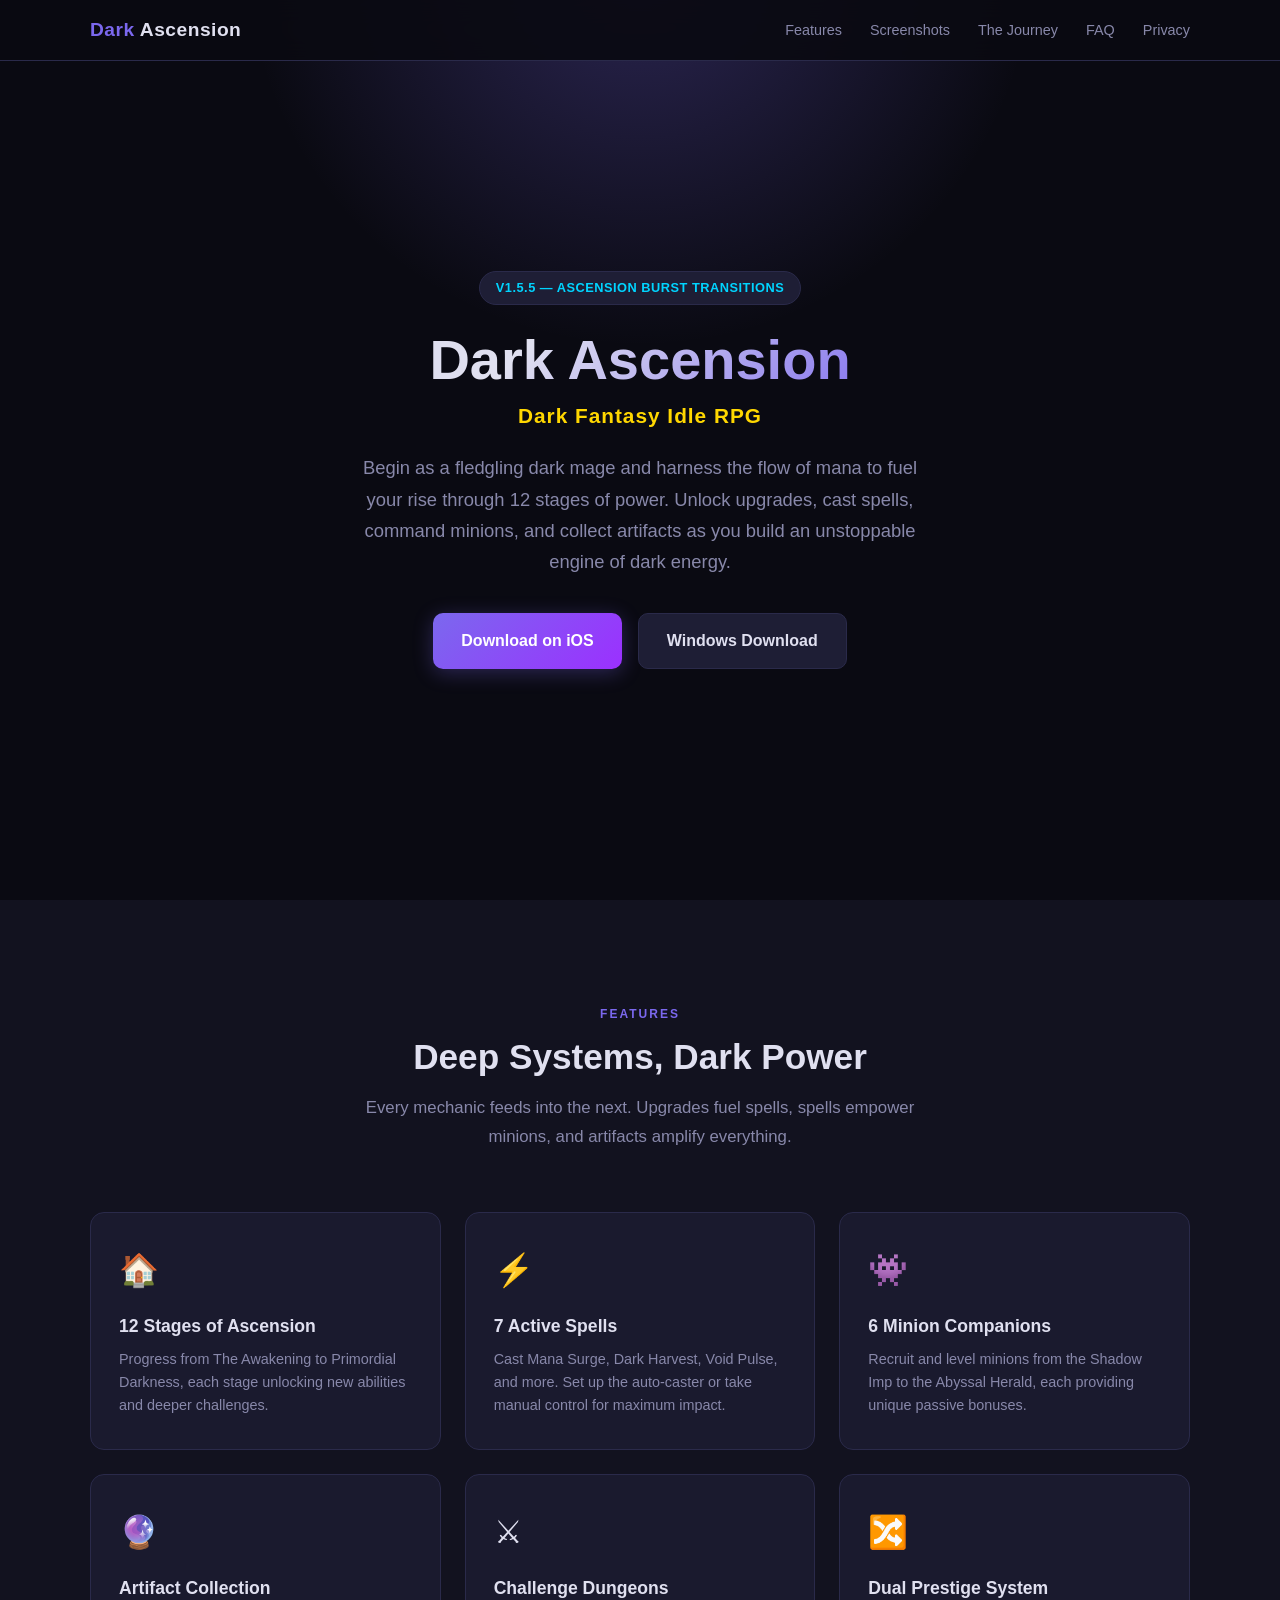
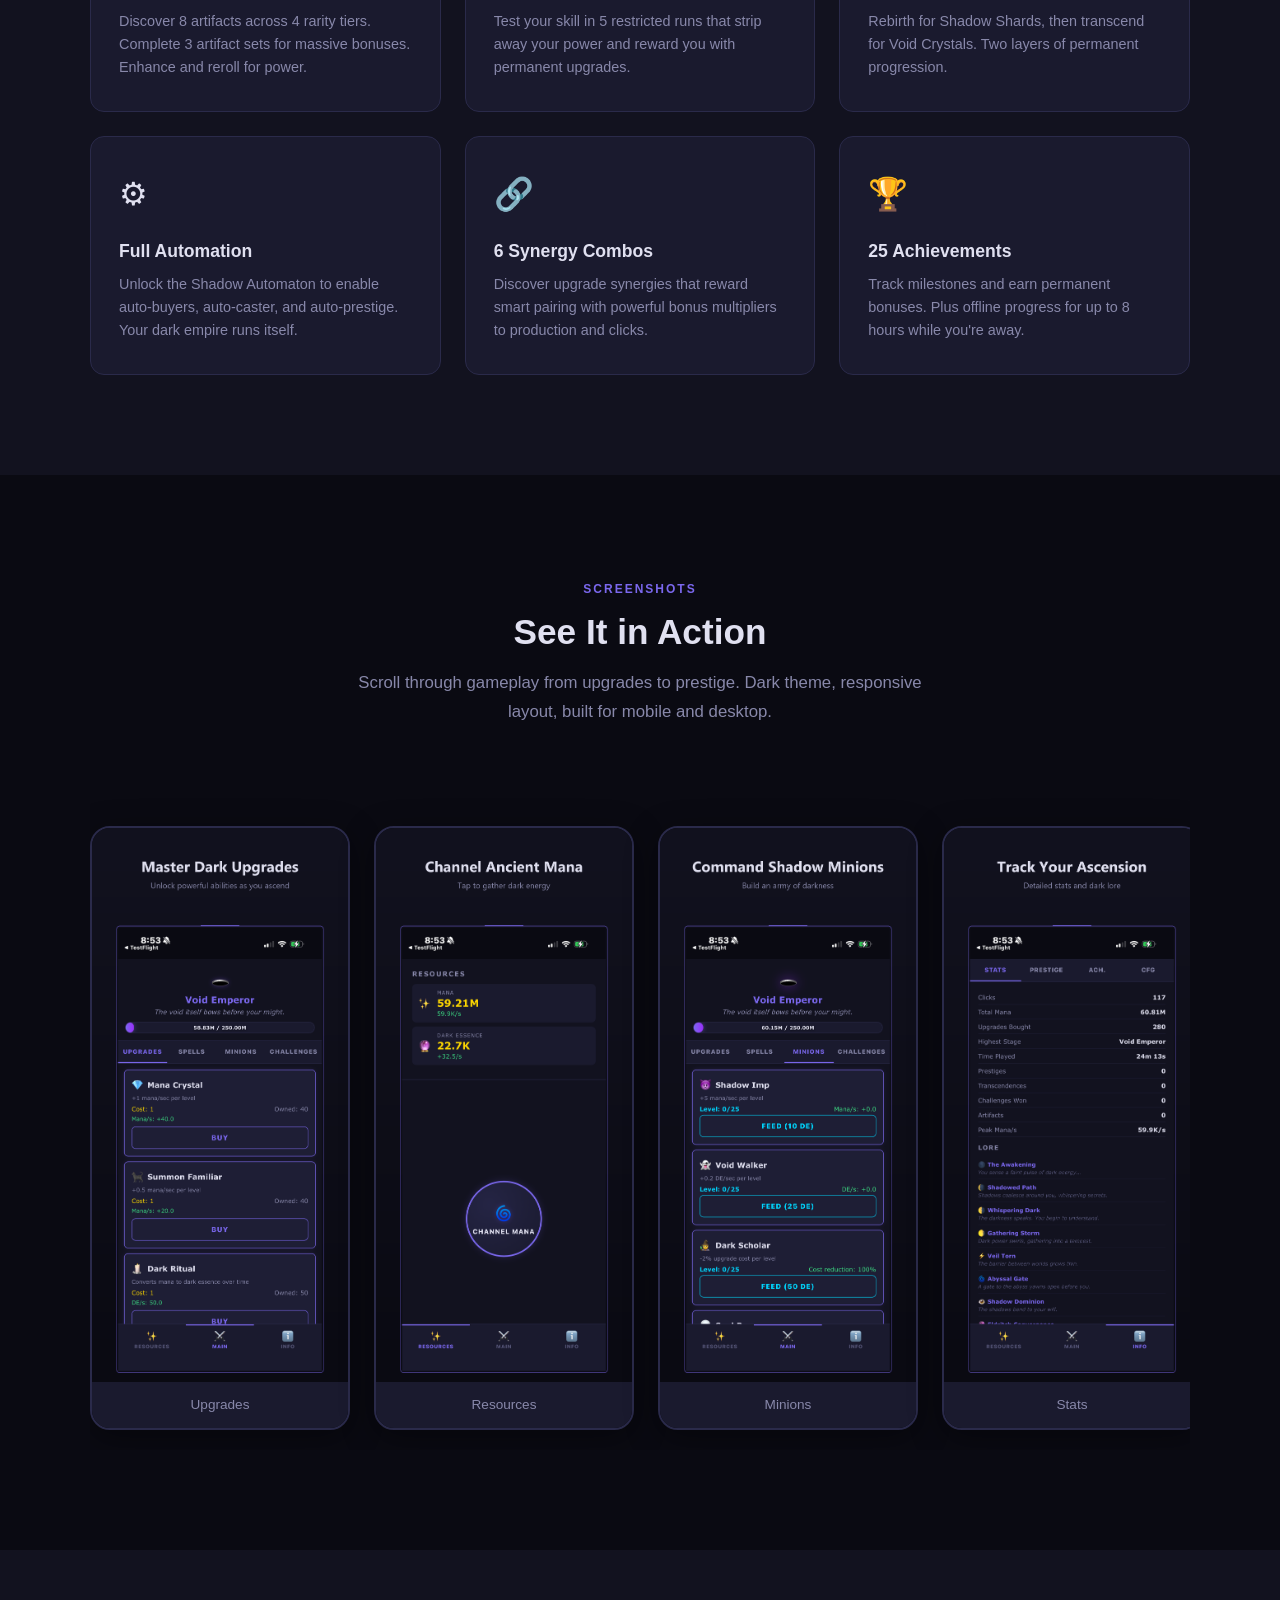
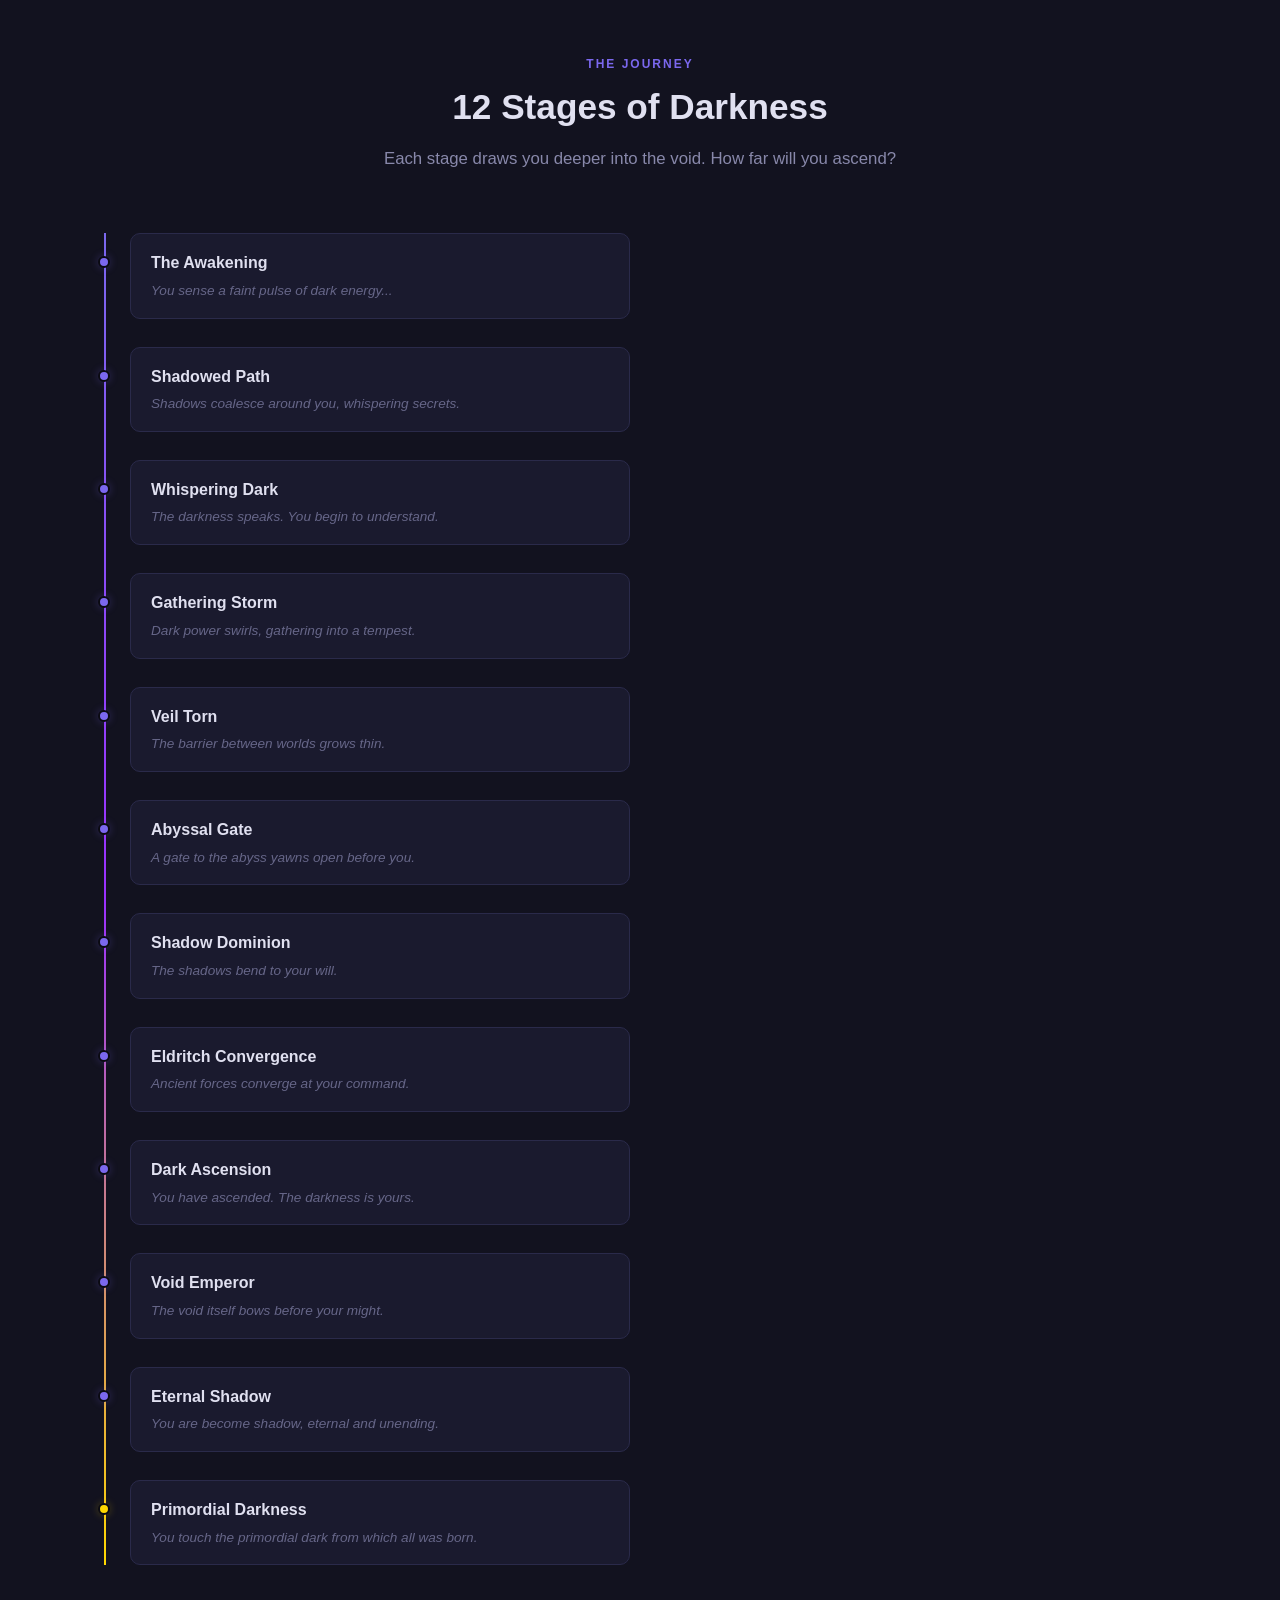
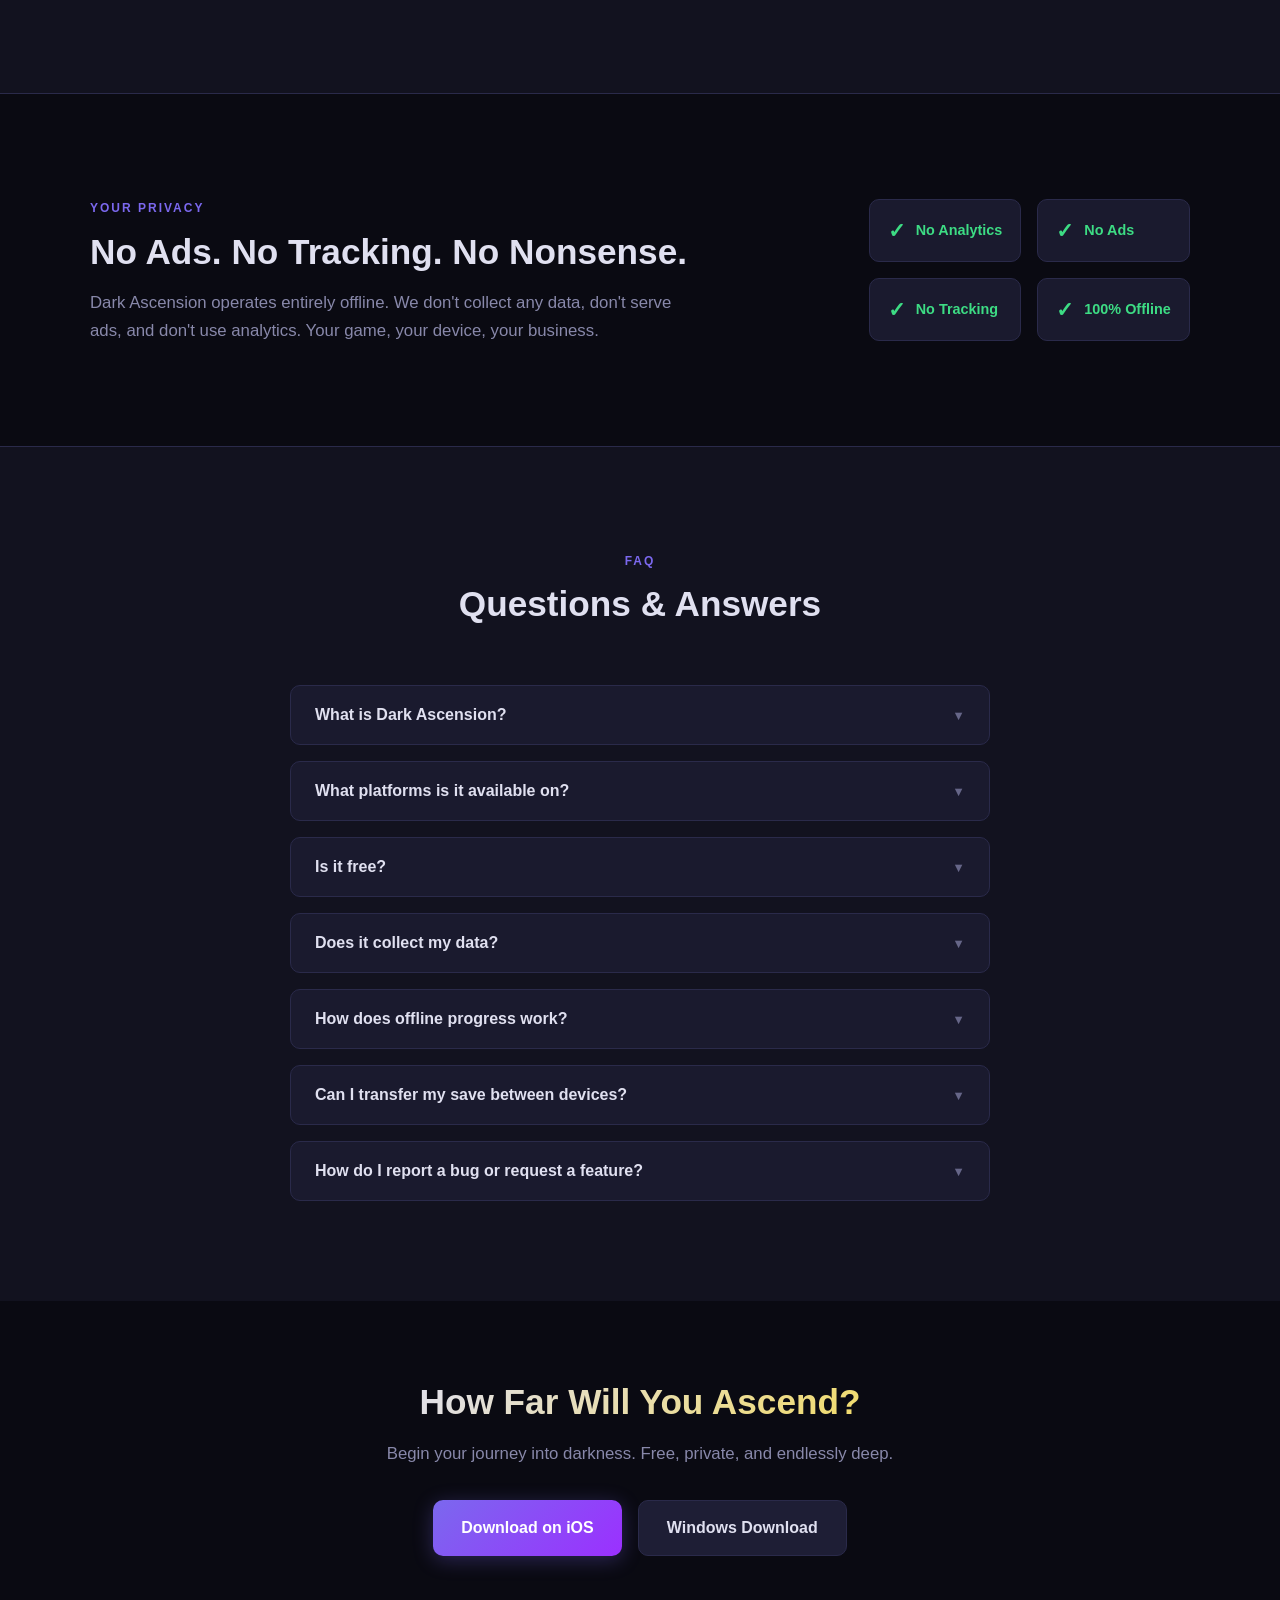
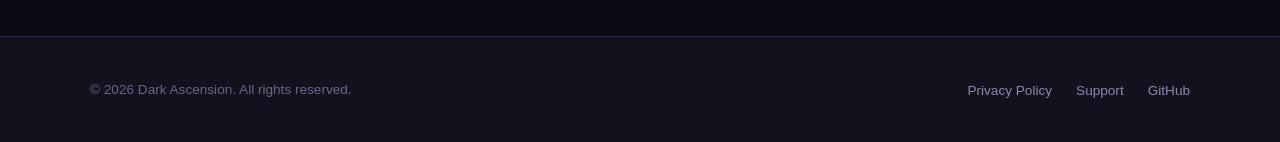
==== commit 3a8d1ea7: "Update version badge to v1.5.5, fix iOS App Store link - Hero badge: v1.5.0 → v1.5.5 Ascension Burst" ====
--- a/index.html
+++ b/index.html
@@ -10,7 +10,13 @@
     <meta property="og:description" content="Embrace the darkness and ascend to ultimate power. An idle RPG with spells, minions, artifacts, and dual prestige. No ads, no tracking.">
     <meta property="og:type" content="website">
     <meta property="og:url" content="https://darkascension.app">
-    <meta property="og:image" content="https://darkascension.app/screenshots/01-main-game.png">
+    <meta property="og:image" content="https://darkascension.app/images/og-banner.png">
+    <meta property="og:image:width" content="1260">
+    <meta property="og:image:height" content="1000">
+    <meta name="twitter:card" content="summary_large_image">
+    <meta name="twitter:title" content="Dark Ascension — Dark Fantasy Idle RPG">
+    <meta name="twitter:description" content="Embrace the darkness and ascend to ultimate power. An idle RPG with spells, minions, artifacts, and dual prestige. No ads, no tracking.">
+    <meta name="twitter:image" content="https://darkascension.app/images/og-banner.png">
     <link rel="stylesheet" href="css/style.css">
 </head>
 <body>
@@ -33,15 +39,15 @@
 <!-- ===== HERO ===== -->
 <section class="hero" id="hero">
     <div class="hero-content">
-        <div class="hero-badge">v1.5.0 &mdash; Automation &amp; Synergies</div>
+        <div class="hero-badge">v1.5.5 &mdash; Ascension Burst Transitions</div>
         <h1>Dark Ascension</h1>
         <p class="hero-subtitle">Dark Fantasy Idle RPG</p>
         <p class="hero-desc">Begin as a fledgling dark mage and harness the flow of mana to fuel your rise through 12 stages of power. Unlock upgrades, cast spells, command minions, and collect artifacts as you build an unstoppable engine of dark energy.</p>
         <div class="hero-buttons">
-            <a href="https://apps.apple.com/app/dark-ascension/id6744253580" class="btn btn-primary" target="_blank" rel="noopener">
+            <a href="https://apps.apple.com/app/dark-ascension/id6759624526" class="btn btn-primary" target="_blank" rel="noopener">
                 Download on iOS
             </a>
-            <a href="https://github.com/mikejamescalvert/Dark-Ascension-Support/releases" class="btn btn-secondary" target="_blank" rel="noopener">
+            <a href="https://darkascension3000.itch.io/dark-ascension" class="btn btn-secondary" target="_blank" rel="noopener">
                 Windows Download
             </a>
         </div>
@@ -268,10 +274,10 @@
     <h2 class="section-title">How Far Will You Ascend?</h2>
     <p class="section-desc centered" style="margin-bottom: 32px;">Begin your journey into darkness. Free, private, and endlessly deep.</p>
     <div class="hero-buttons">
-        <a href="https://apps.apple.com/app/dark-ascension/id6744253580" class="btn btn-primary" target="_blank" rel="noopener">
+        <a href="https://apps.apple.com/app/dark-ascension/id6759624526" class="btn btn-primary" target="_blank" rel="noopener">
             Download on iOS
         </a>
-        <a href="https://github.com/mikejamescalvert/Dark-Ascension-Support/releases" class="btn btn-secondary" target="_blank" rel="noopener">
+        <a href="https://darkascension3000.itch.io/dark-ascension" class="btn btn-secondary" target="_blank" rel="noopener">
             Windows Download
         </a>
     </div>
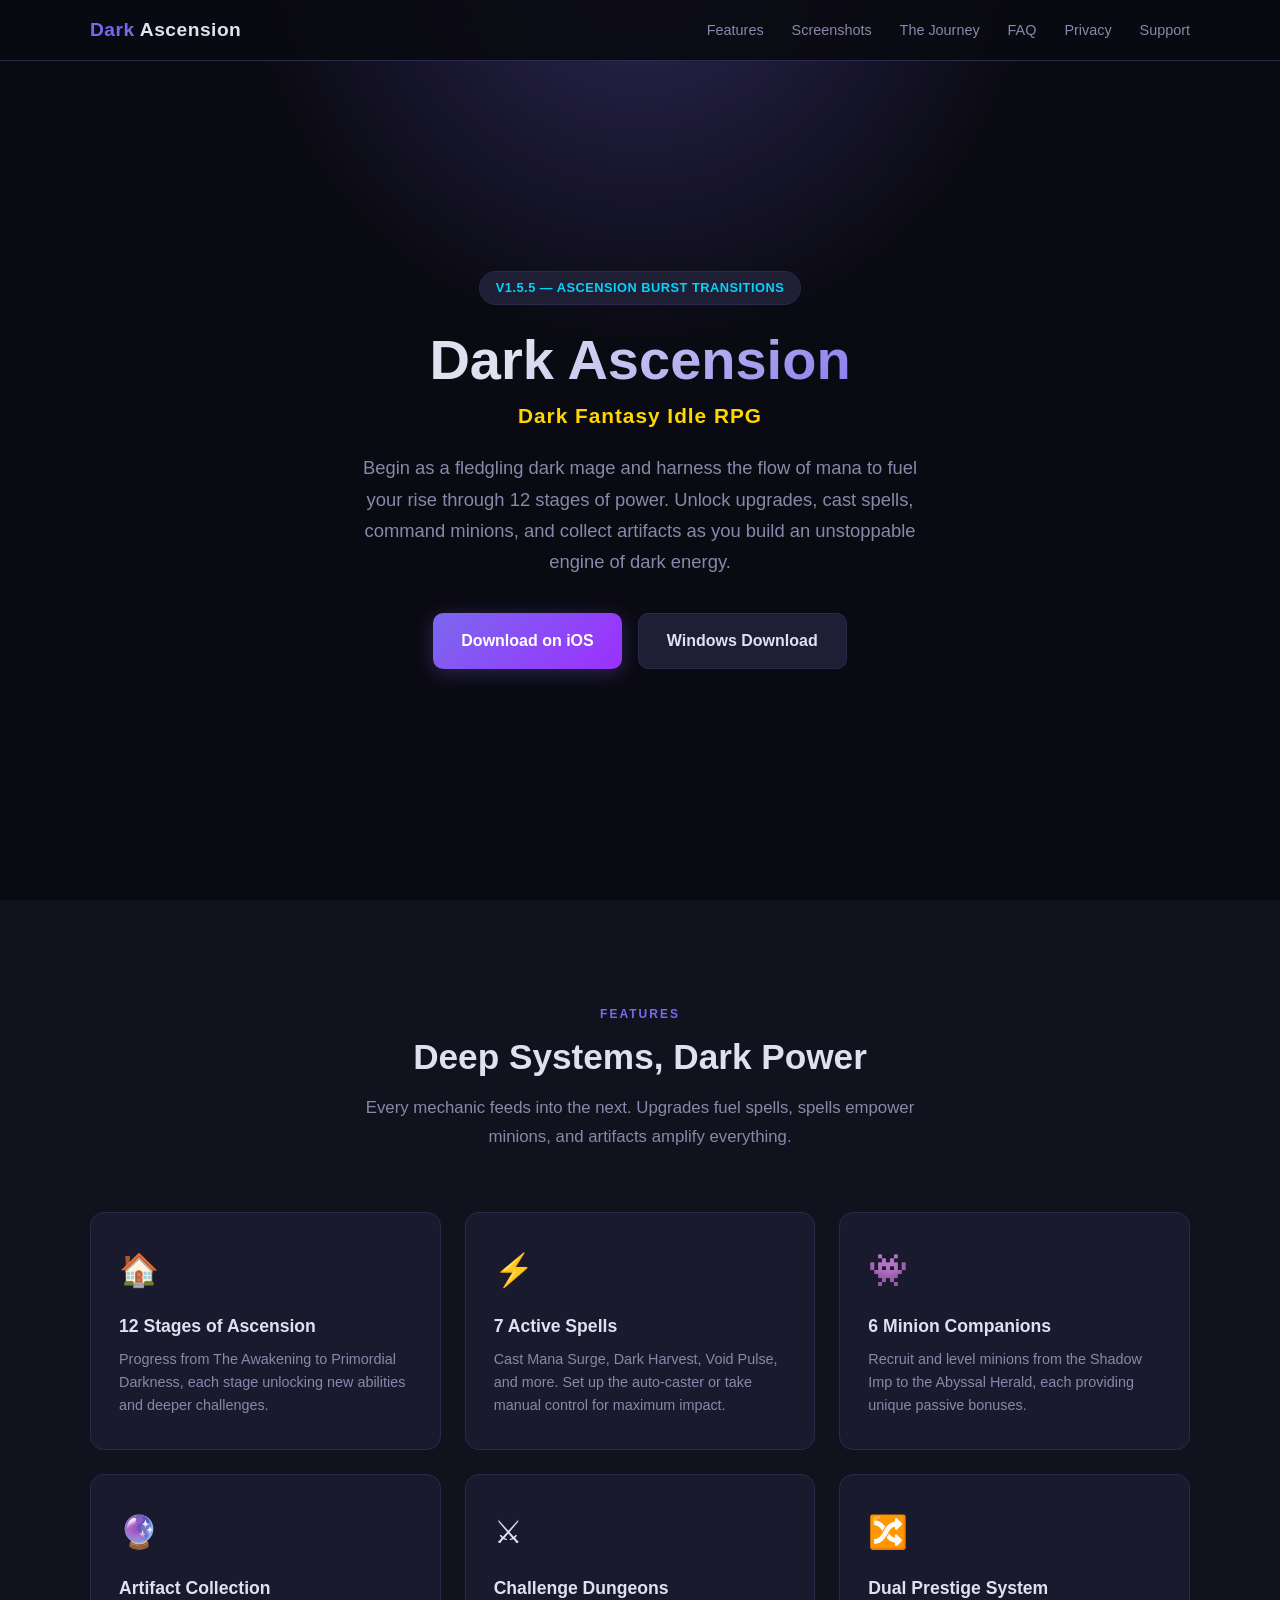
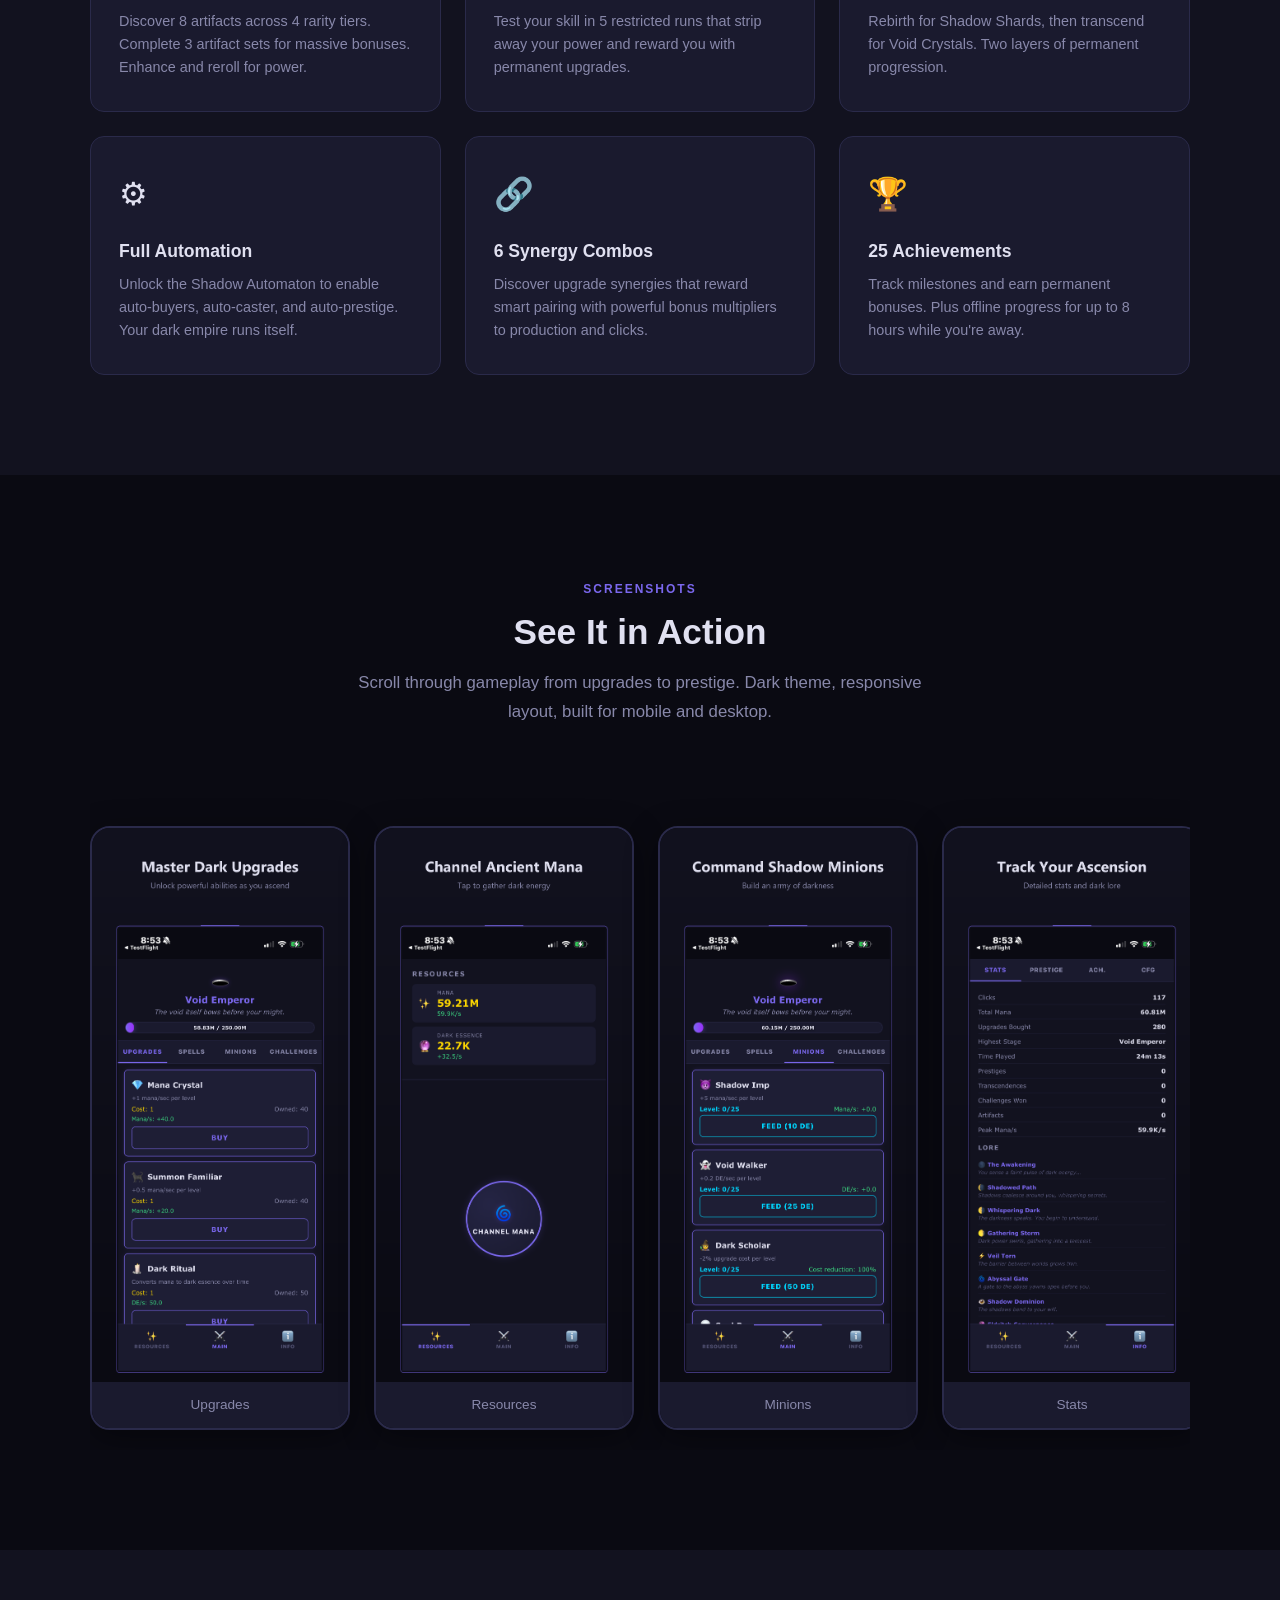
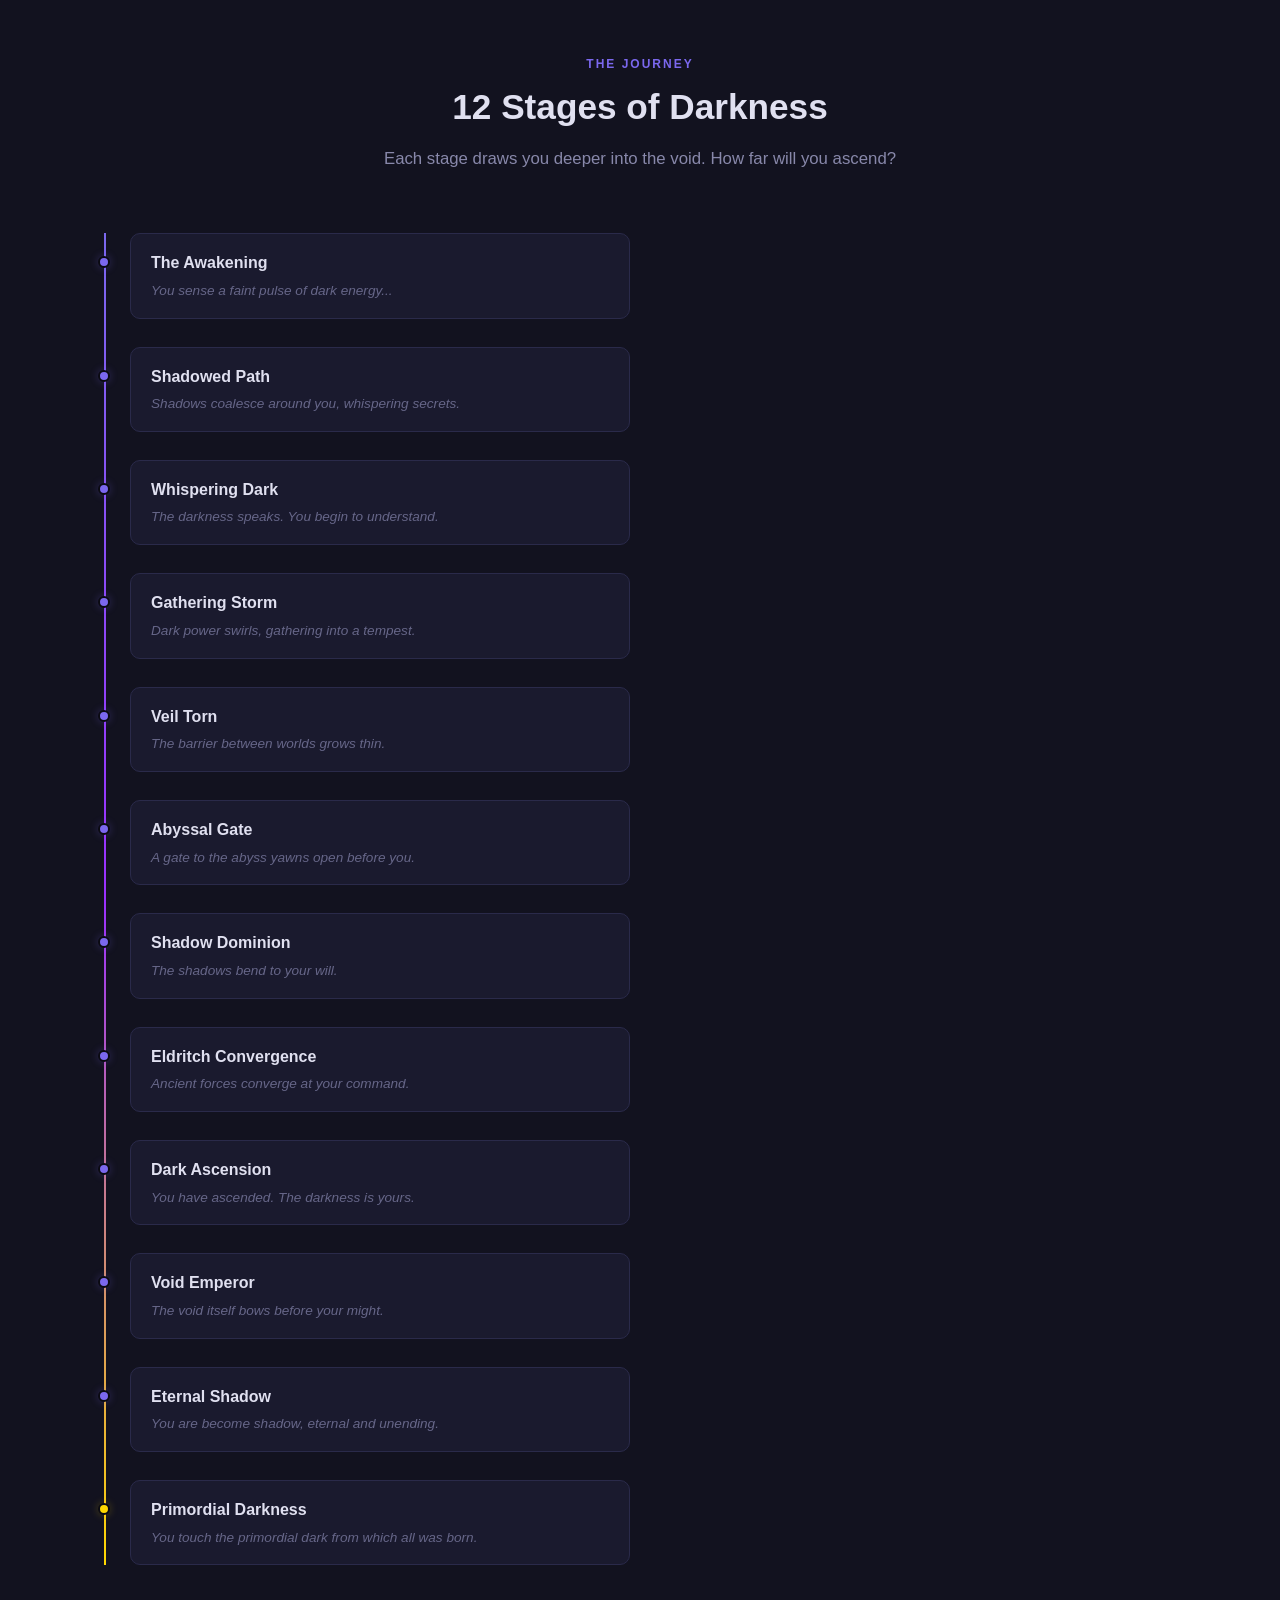
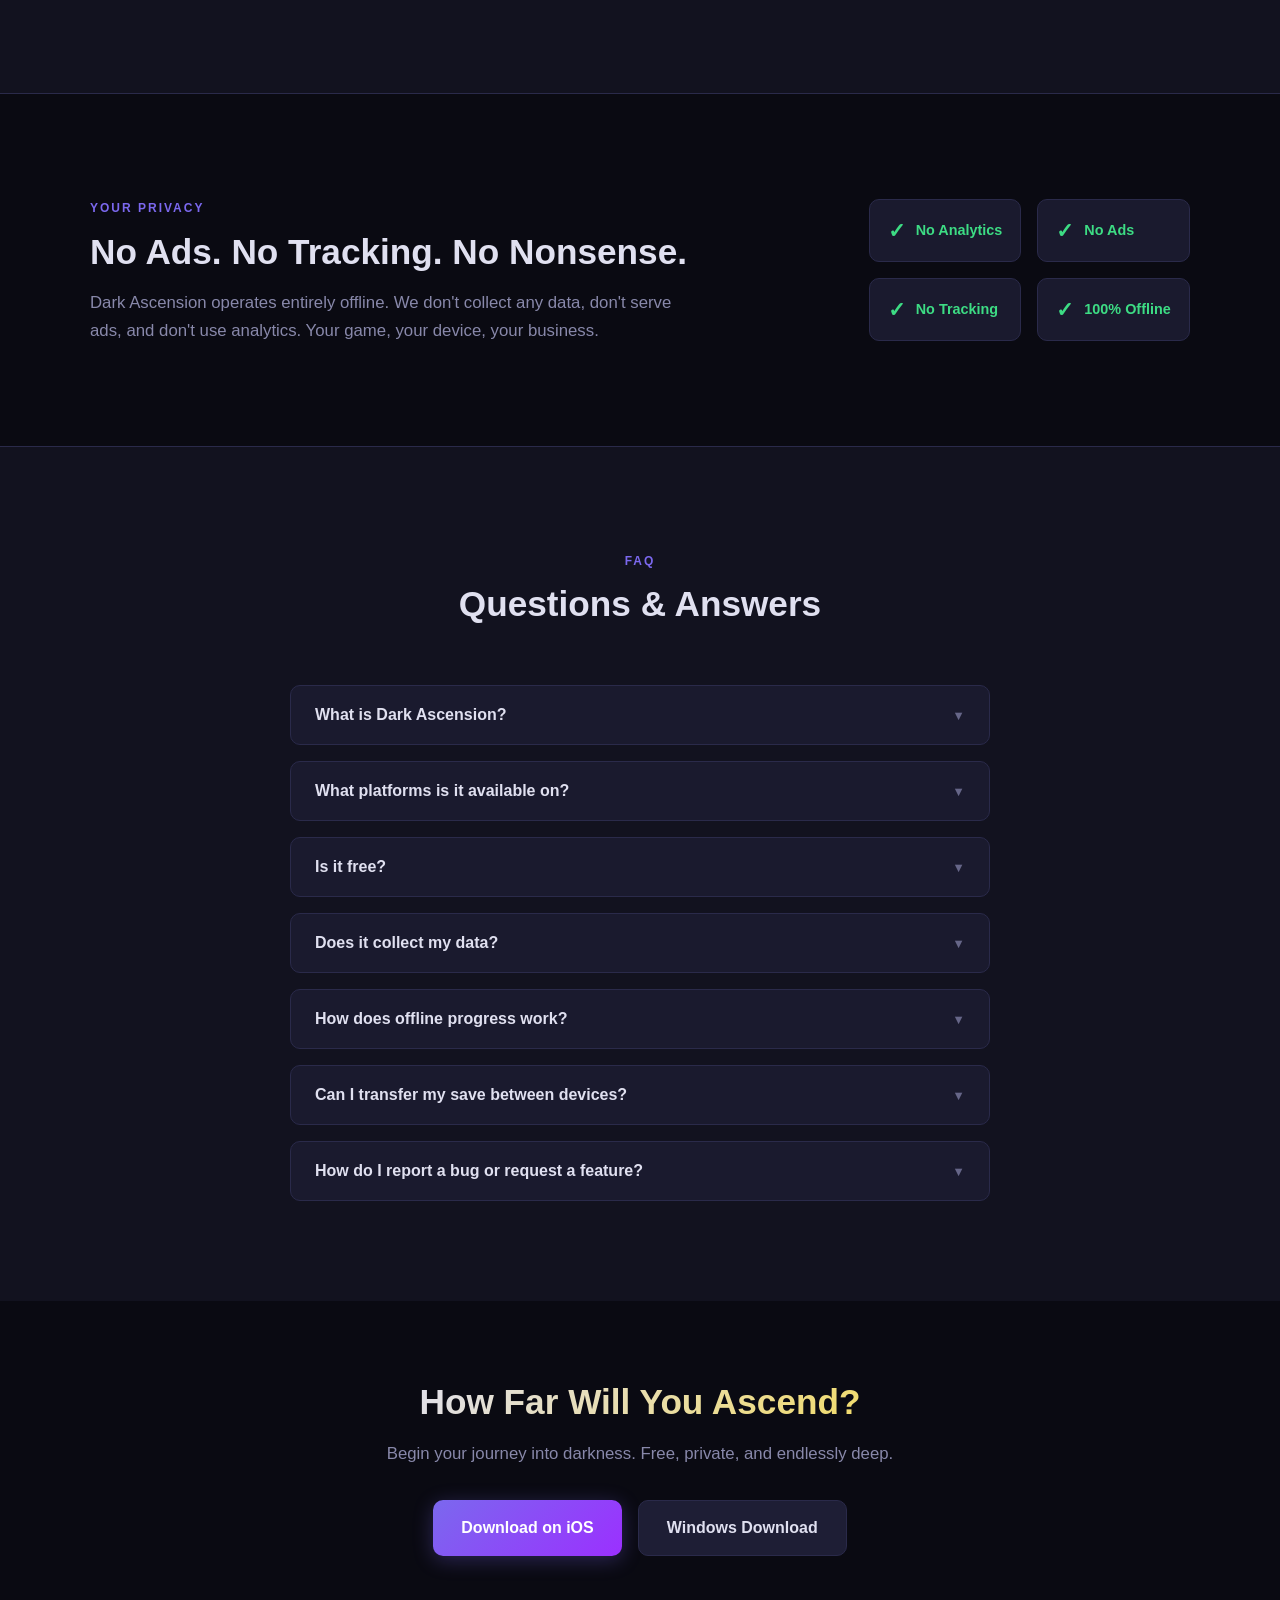
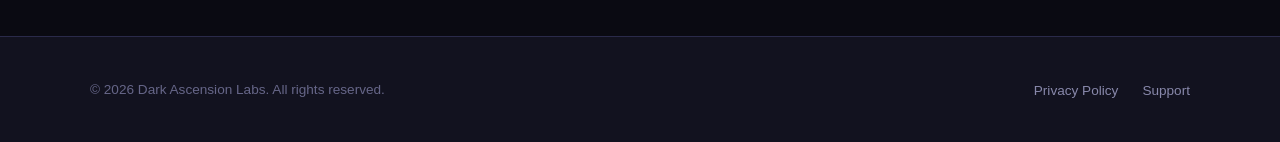
==== commit 4719ffa3: "v1.9.2: Support page, updated screenshots, IAP review images - Add support.html with bug reports, fe" ====
--- a/index.html
+++ b/index.html
@@ -31,6 +31,7 @@
             <li><a href="#journey">The Journey</a></li>
             <li><a href="#faq">FAQ</a></li>
             <li><a href="privacy.html">Privacy</a></li>
+            <li><a href="support.html">Support</a></li>
         </ul>
         <button class="nav-toggle" id="navToggle" aria-label="Toggle navigation">&#9776;</button>
     </div>
@@ -263,7 +264,7 @@
             </div>
             <div class="faq-item">
                 <button class="faq-question">How do I report a bug or request a feature? <span class="arrow">&#9660;</span></button>
-                <div class="faq-answer"><div class="faq-answer-inner">Open an issue on our <a href="https://github.com/mikejamescalvert/Dark-Ascension-Support/issues" target="_blank" rel="noopener">GitHub support page</a>. We read every report and use them to prioritize updates.</div></div>
+                <div class="faq-answer"><div class="faq-answer-inner">Visit our <a href="support.html">support page</a> or email us at <a href="mailto:support@darkascensionlabs.com">support@darkascensionlabs.com</a>. We read every report and use them to prioritize updates.</div></div>
             </div>
         </div>
     </div>
@@ -286,11 +287,10 @@
 <!-- ===== FOOTER ===== -->
 <footer class="site-footer">
     <div class="footer-inner">
-        <div class="footer-copy">&copy; 2026 Dark Ascension. All rights reserved.</div>
+        <div class="footer-copy">&copy; 2026 Dark Ascension Labs. All rights reserved.</div>
         <ul class="footer-links">
             <li><a href="privacy.html">Privacy Policy</a></li>
-            <li><a href="https://github.com/mikejamescalvert/Dark-Ascension-Support/issues" target="_blank" rel="noopener">Support</a></li>
-            <li><a href="https://github.com/mikejamescalvert/Dark-Ascension-Support" target="_blank" rel="noopener">GitHub</a></li>
+            <li><a href="support.html">Support</a></li>
         </ul>
     </div>
 </footer>
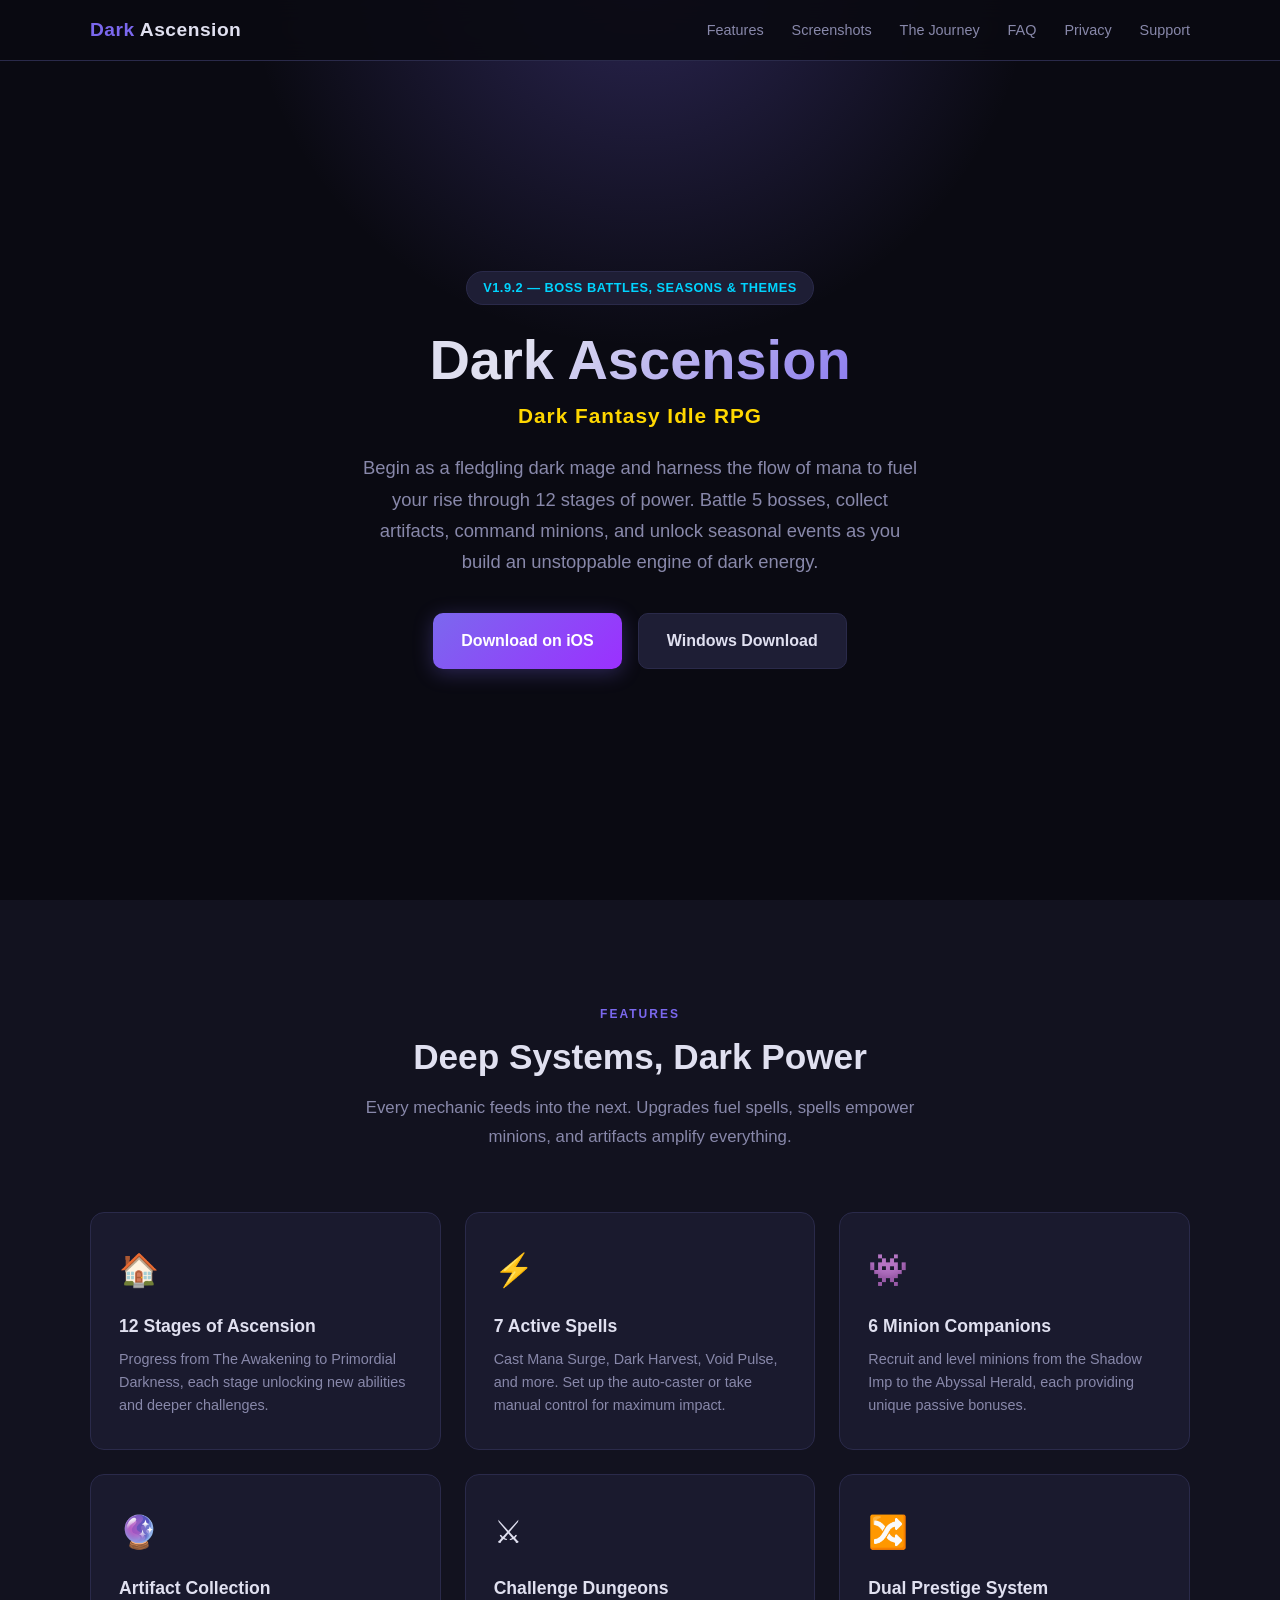
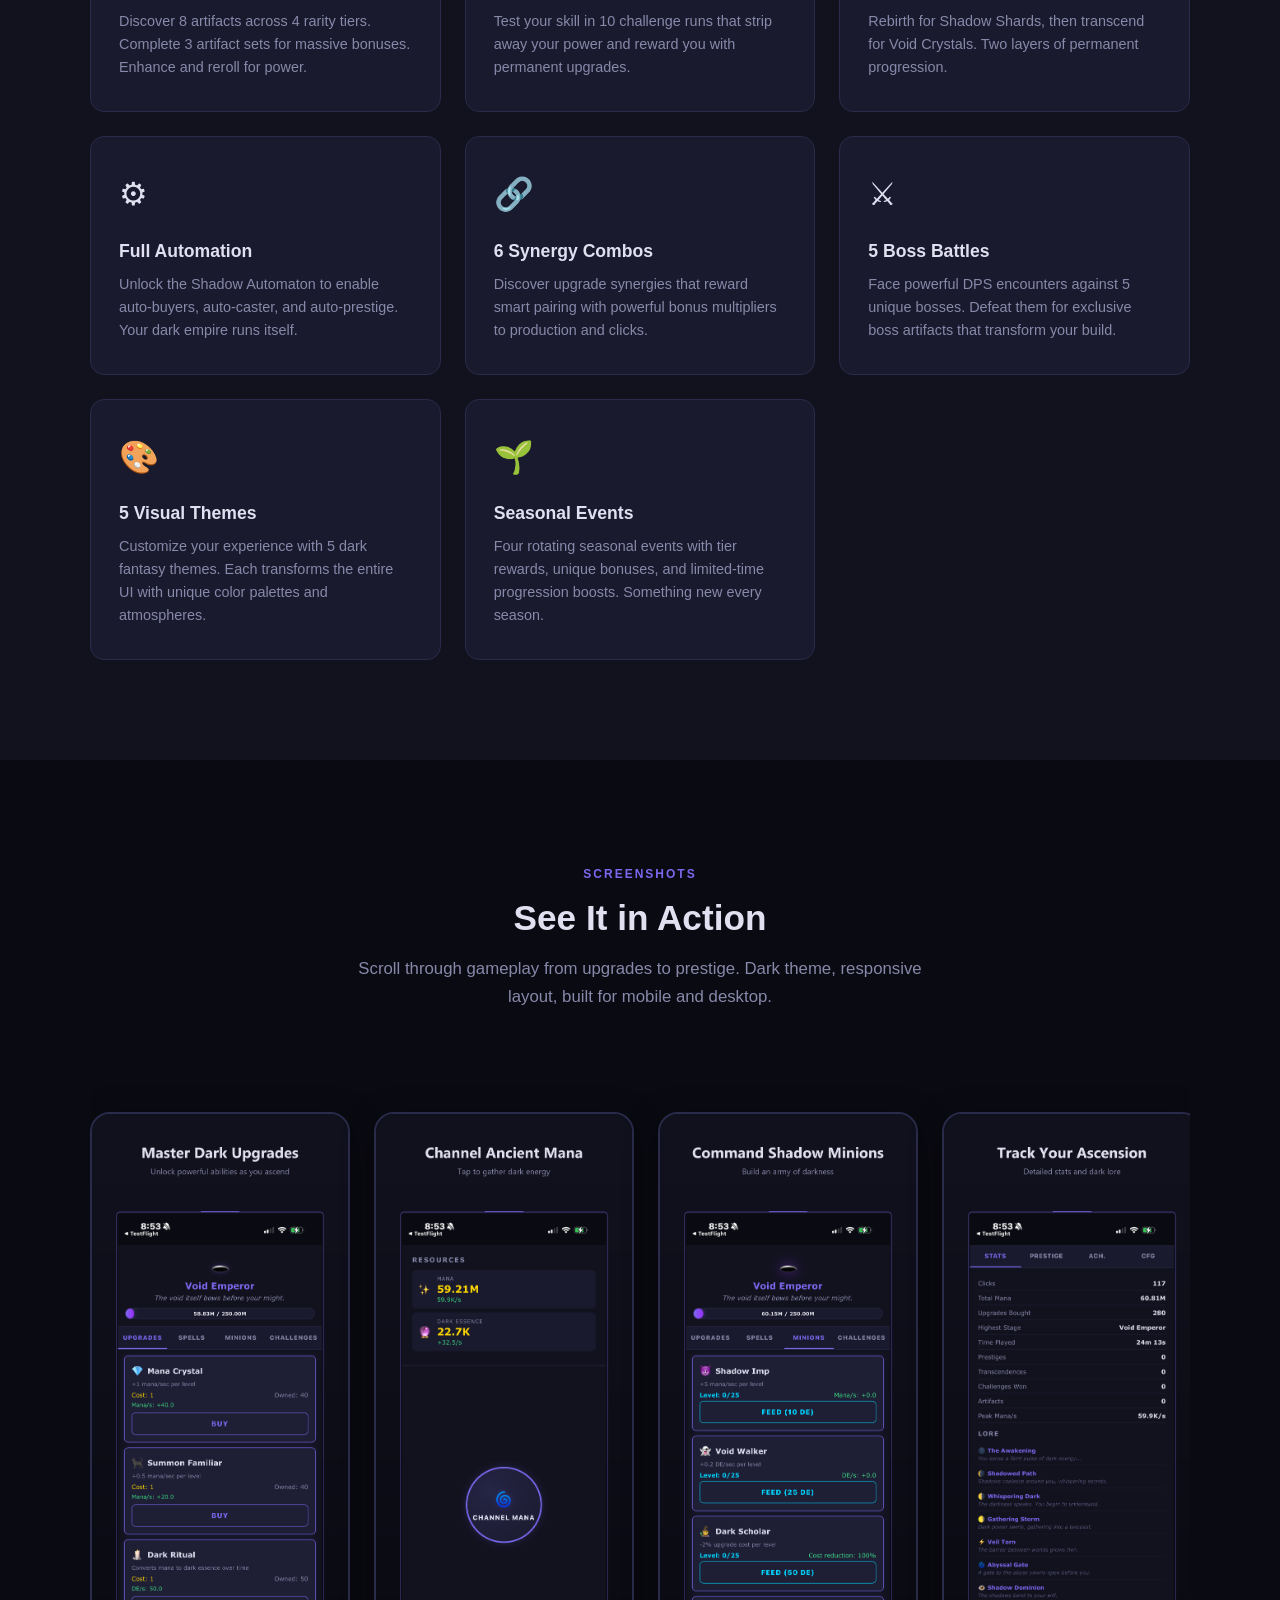
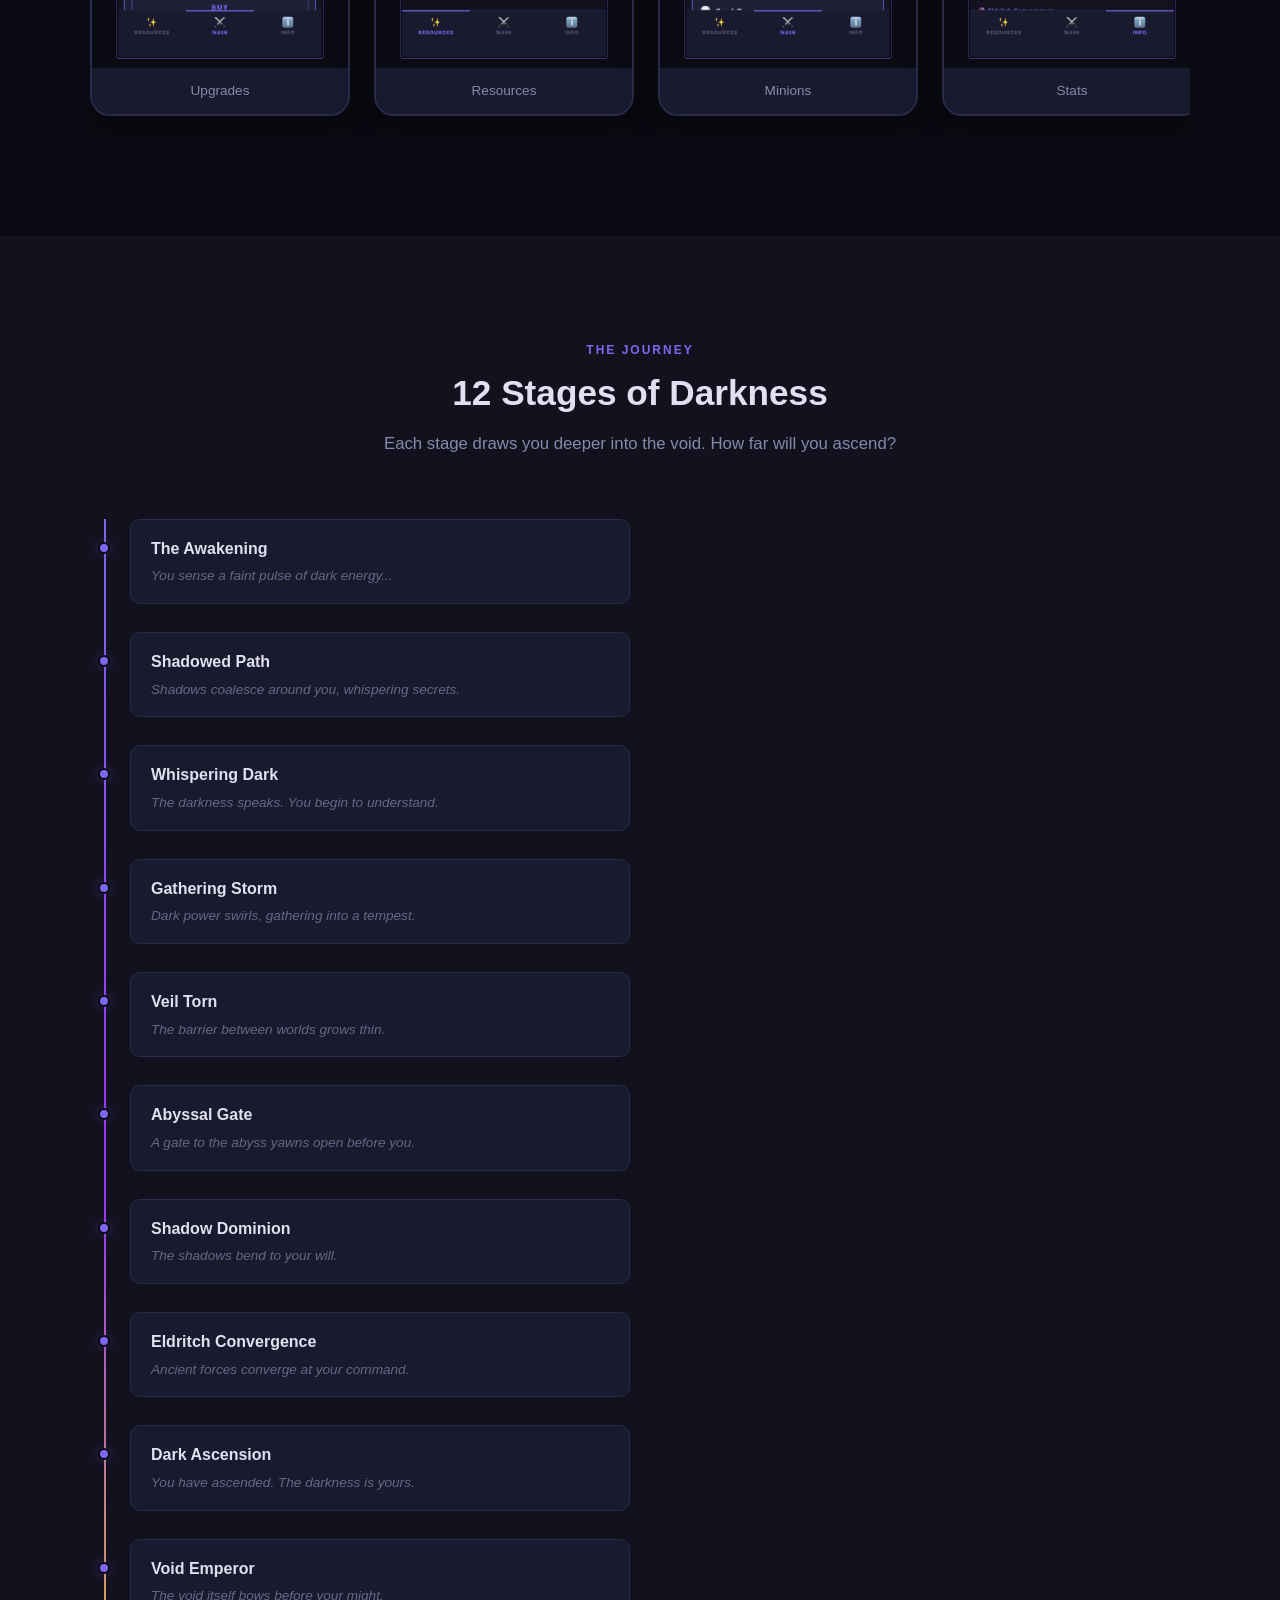
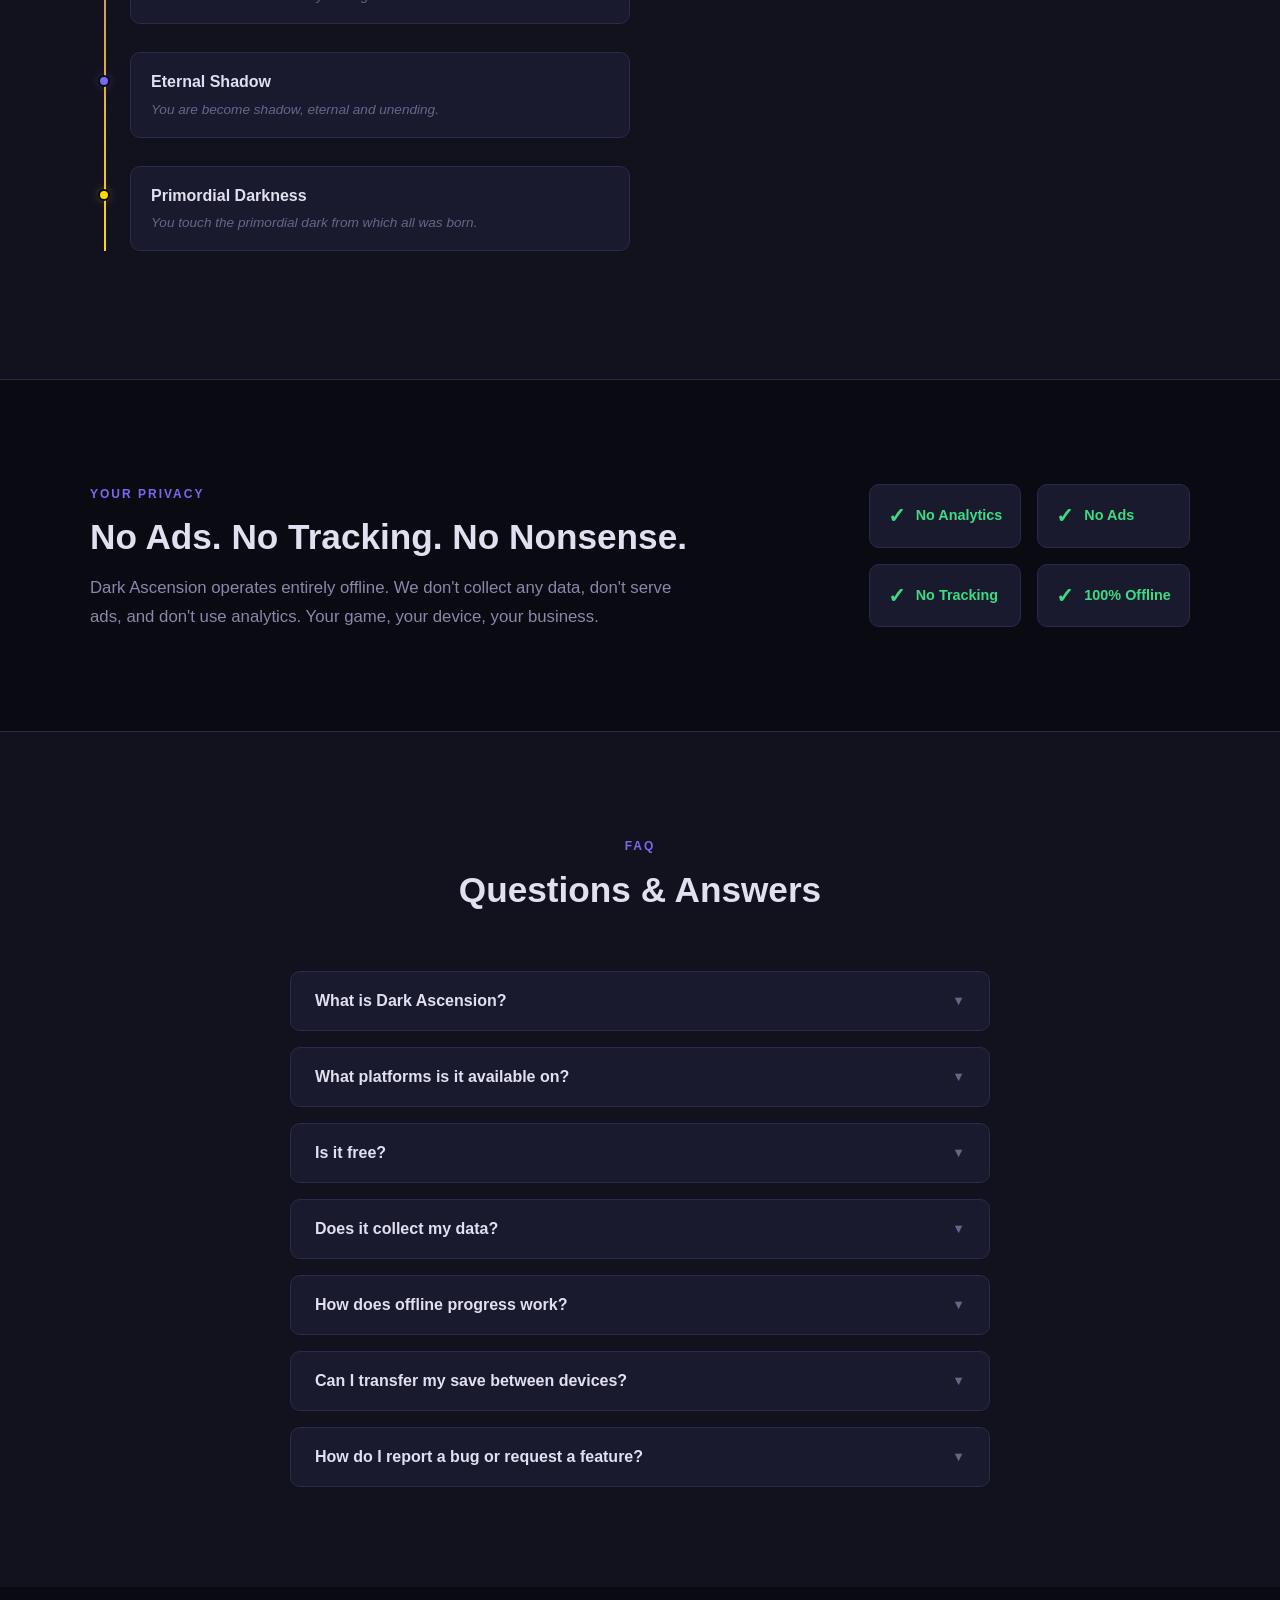
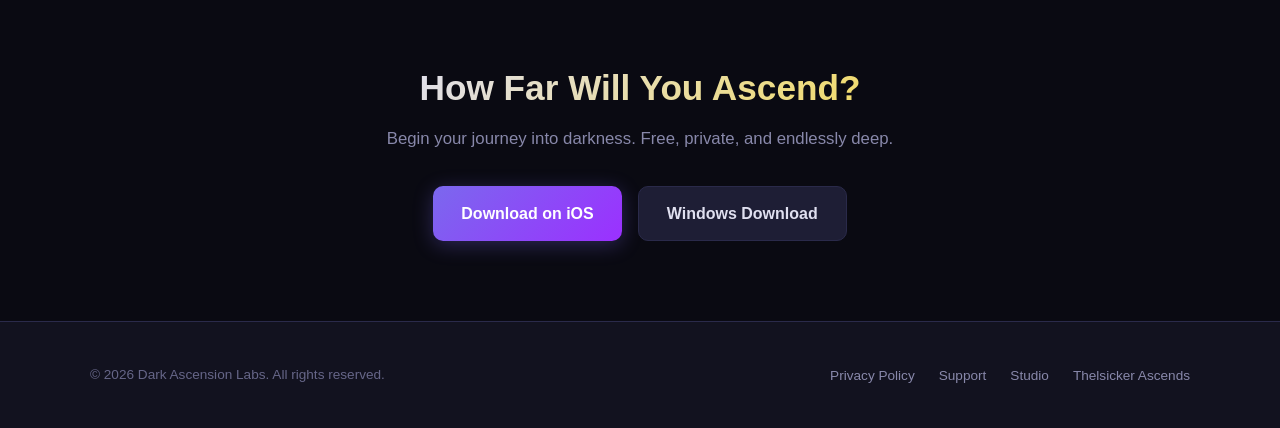
==== commit 9d840aaf: "Update website to v1.9.2 with boss battles, themes, and seasons - Hero badge: update from v1.5.5 to " ====
--- a/index.html
+++ b/index.html
@@ -40,10 +40,10 @@
 <!-- ===== HERO ===== -->
 <section class="hero" id="hero">
     <div class="hero-content">
-        <div class="hero-badge">v1.5.5 &mdash; Ascension Burst Transitions</div>
+        <div class="hero-badge">v1.9.2 &mdash; Boss Battles, Seasons &amp; Themes</div>
         <h1>Dark Ascension</h1>
         <p class="hero-subtitle">Dark Fantasy Idle RPG</p>
-        <p class="hero-desc">Begin as a fledgling dark mage and harness the flow of mana to fuel your rise through 12 stages of power. Unlock upgrades, cast spells, command minions, and collect artifacts as you build an unstoppable engine of dark energy.</p>
+        <p class="hero-desc">Begin as a fledgling dark mage and harness the flow of mana to fuel your rise through 12 stages of power. Battle 5 bosses, collect artifacts, command minions, and unlock seasonal events as you build an unstoppable engine of dark energy.</p>
         <div class="hero-buttons">
             <a href="https://apps.apple.com/app/dark-ascension/id6759624526" class="btn btn-primary" target="_blank" rel="noopener">
                 Download on iOS
@@ -87,7 +87,7 @@
             <div class="feature-card">
                 <span class="feature-icon">&#9876;</span>
                 <h3>Challenge Dungeons</h3>
-                <p>Test your skill in 5 restricted runs that strip away your power and reward you with permanent upgrades.</p>
+                <p>Test your skill in 10 challenge runs that strip away your power and reward you with permanent upgrades.</p>
             </div>
             <div class="feature-card">
                 <span class="feature-icon">&#128256;</span>
@@ -105,9 +105,19 @@
                 <p>Discover upgrade synergies that reward smart pairing with powerful bonus multipliers to production and clicks.</p>
             </div>
             <div class="feature-card">
-                <span class="feature-icon">&#127942;</span>
-                <h3>25 Achievements</h3>
-                <p>Track milestones and earn permanent bonuses. Plus offline progress for up to 8 hours while you're away.</p>
+                <span class="feature-icon">&#9876;</span>
+                <h3>5 Boss Battles</h3>
+                <p>Face powerful DPS encounters against 5 unique bosses. Defeat them for exclusive boss artifacts that transform your build.</p>
+            </div>
+            <div class="feature-card">
+                <span class="feature-icon">&#127912;</span>
+                <h3>5 Visual Themes</h3>
+                <p>Customize your experience with 5 dark fantasy themes. Each transforms the entire UI with unique color palettes and atmospheres.</p>
+            </div>
+            <div class="feature-card">
+                <span class="feature-icon">&#127793;</span>
+                <h3>Seasonal Events</h3>
+                <p>Four rotating seasonal events with tier rewards, unique bonuses, and limited-time progression boosts. Something new every season.</p>
             </div>
         </div>
     </div>
@@ -291,6 +301,8 @@
         <ul class="footer-links">
             <li><a href="privacy.html">Privacy Policy</a></li>
             <li><a href="support.html">Support</a></li>
+            <li><a href="https://darkascensionlabs.com">Studio</a></li>
+            <li><a href="https://thelsickerascends.com">Thelsicker Ascends</a></li>
         </ul>
     </div>
 </footer>
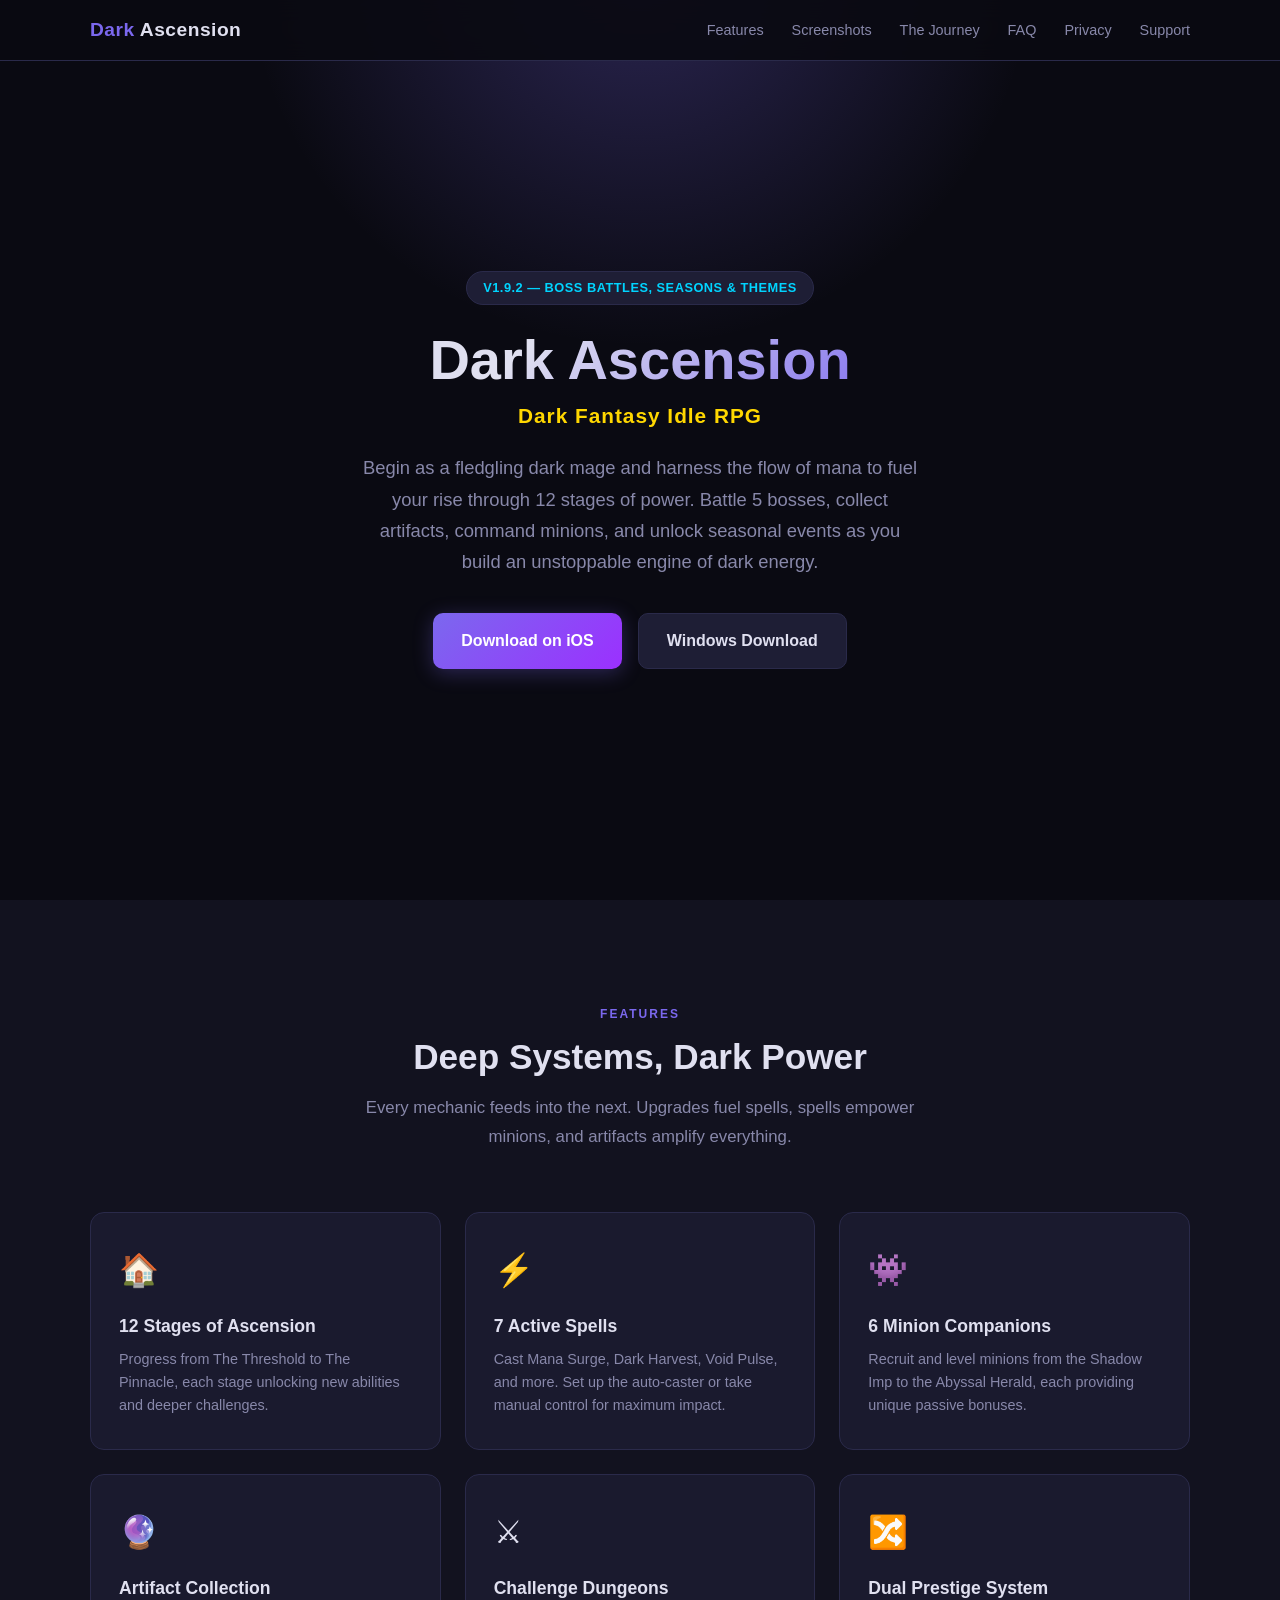
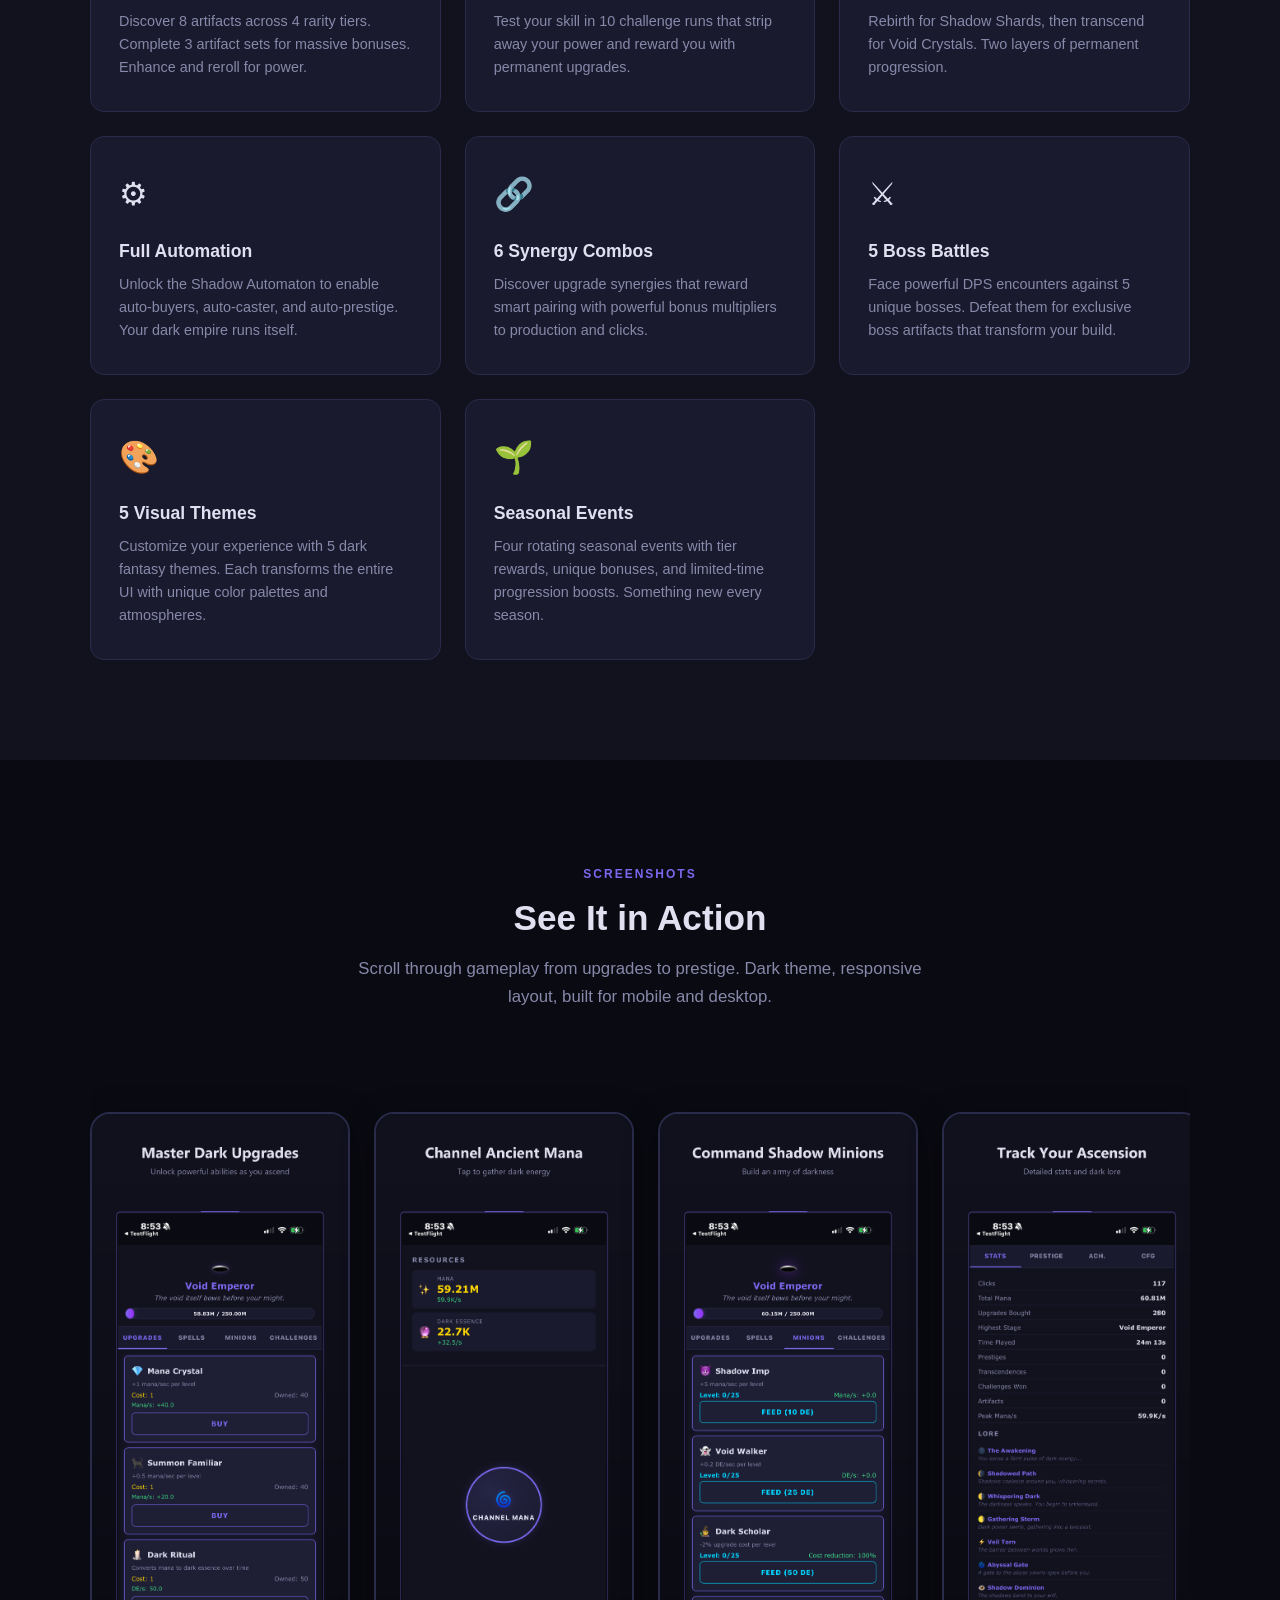
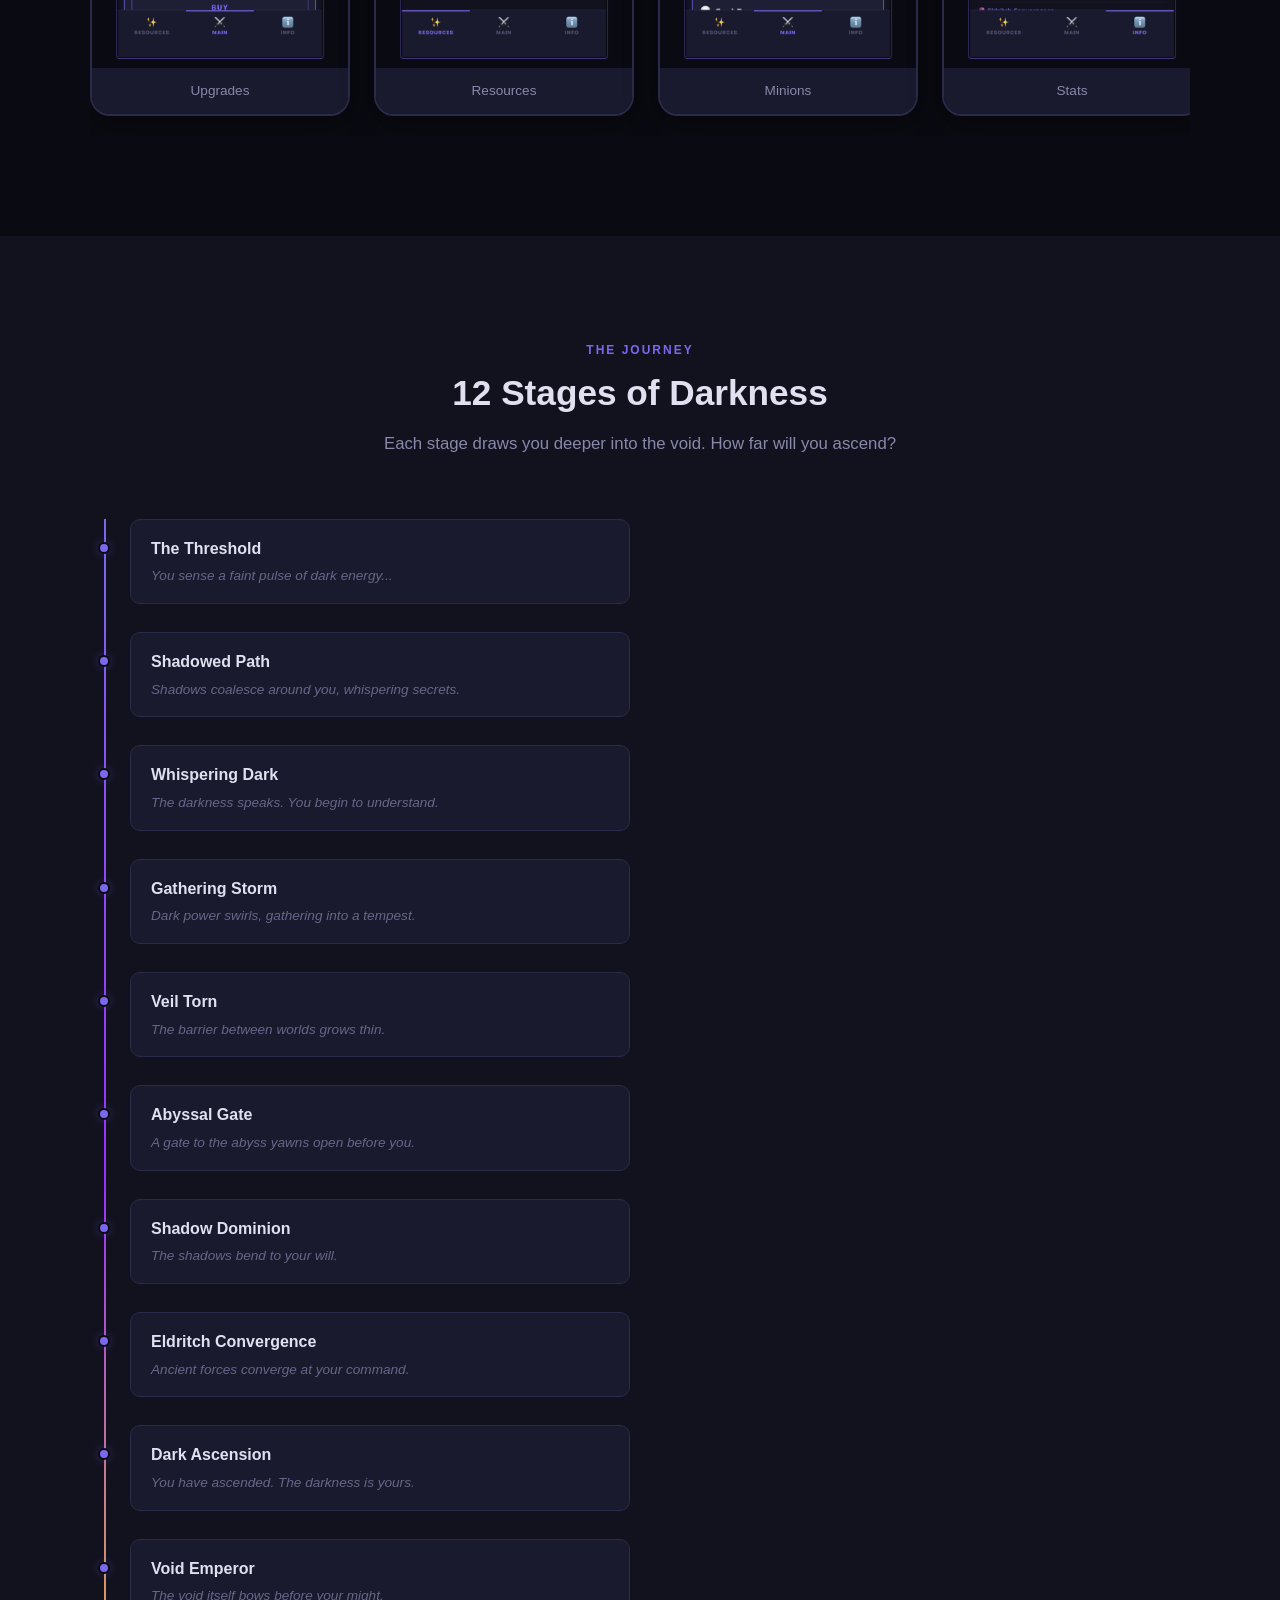
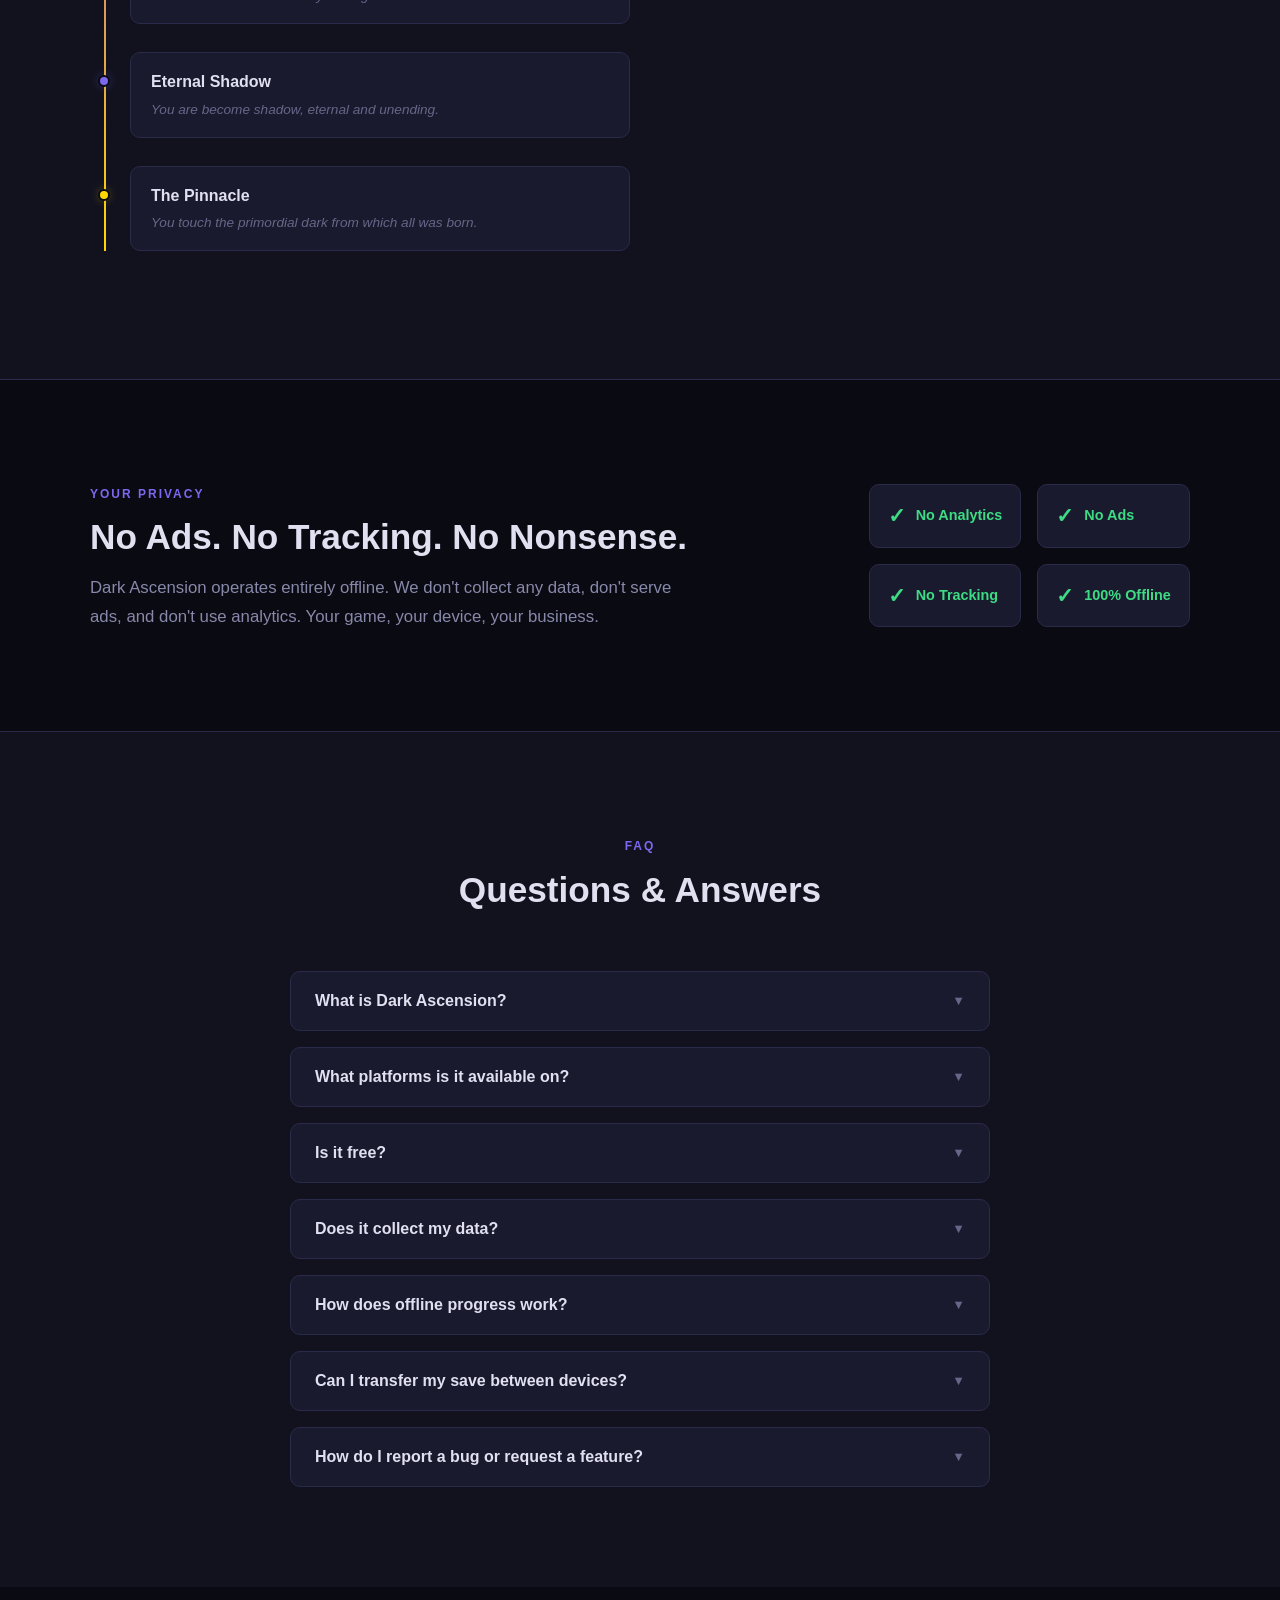
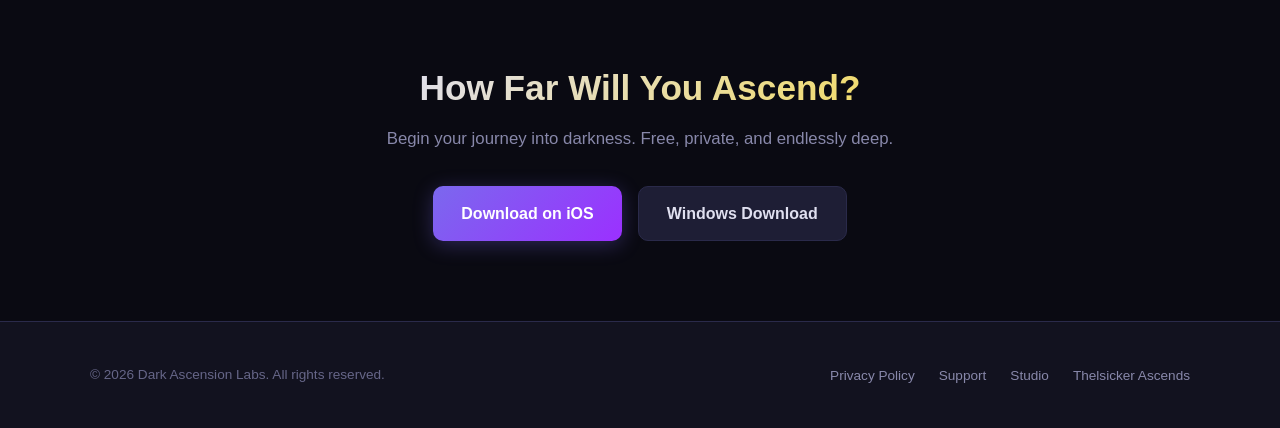
==== commit 58b974ce: "Update stage names: The Awakening → The Threshold, Primordial Darkness → The Pinnacle Align idle gam" ====
--- a/index.html
+++ b/index.html
@@ -67,7 +67,7 @@
             <div class="feature-card">
                 <span class="feature-icon">&#127968;</span>
                 <h3>12 Stages of Ascension</h3>
-                <p>Progress from The Awakening to Primordial Darkness, each stage unlocking new abilities and deeper challenges.</p>
+                <p>Progress from The Threshold to The Pinnacle, each stage unlocking new abilities and deeper challenges.</p>
             </div>
             <div class="feature-card">
                 <span class="feature-icon">&#9889;</span>
@@ -170,7 +170,7 @@
         </div>
         <div class="stages-track">
             <div class="stage-item">
-                <div class="stage-name">The Awakening</div>
+                <div class="stage-name">The Threshold</div>
                 <div class="stage-desc">You sense a faint pulse of dark energy...</div>
             </div>
             <div class="stage-item">
@@ -214,7 +214,7 @@
                 <div class="stage-desc">You are become shadow, eternal and unending.</div>
             </div>
             <div class="stage-item">
-                <div class="stage-name">Primordial Darkness</div>
+                <div class="stage-name">The Pinnacle</div>
                 <div class="stage-desc">You touch the primordial dark from which all was born.</div>
             </div>
         </div>
